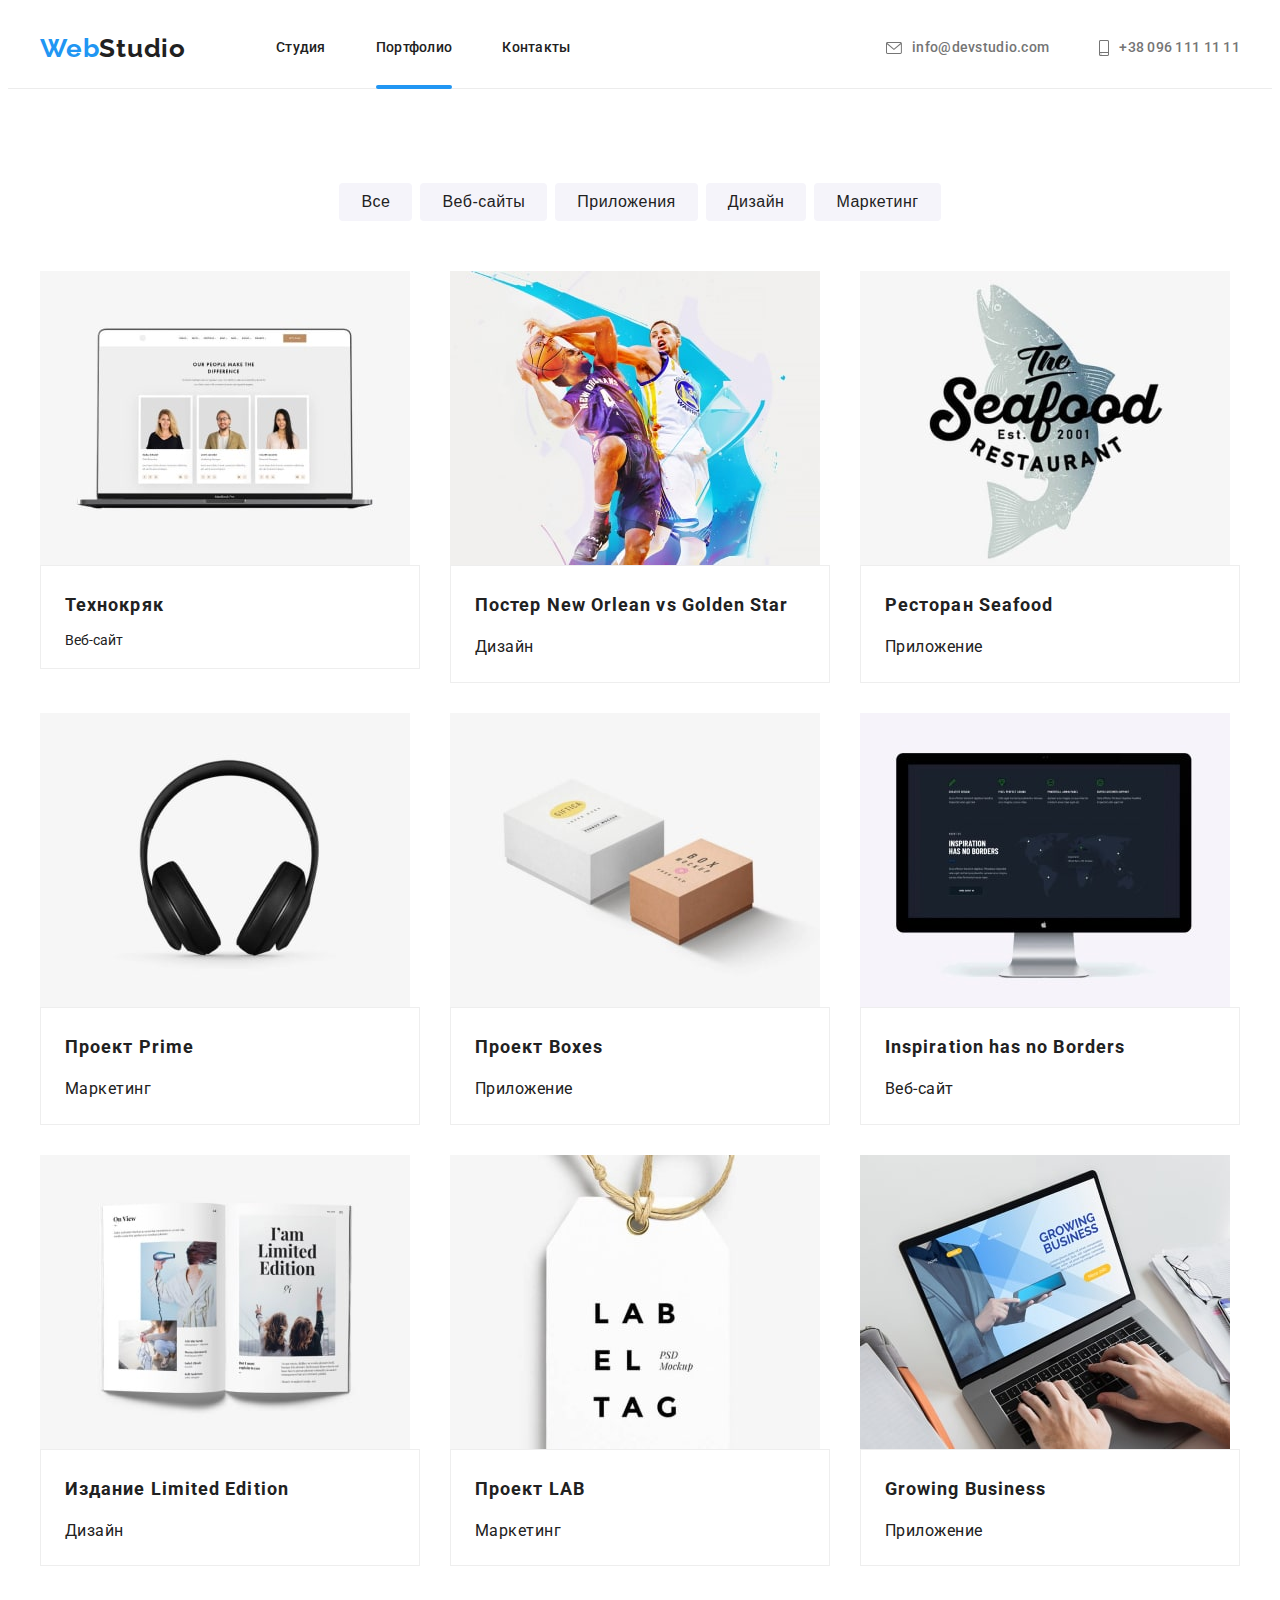
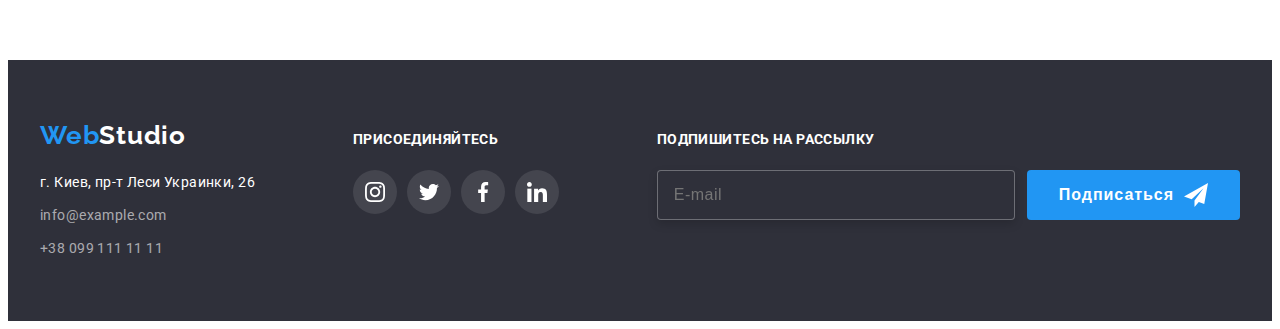
==== portfolio.html @ bb0d7d84 "add" ====
<!DOCTYPE html>
<html lang="ru">
<head>
    <meta charset="UTF-8">
    <meta http-equiv="X-UA-Compatible" content="IE=edge">
    <meta name="viewport" content="width=device-width, initial-scale=1.0">
    <title>Portfolio</title>
     <link rel="preconnect" href="https://fonts.googleapis.com">
    <link href="https://fonts.googleapis.com/css2?family=Raleway:wght@700&family=Roboto:wght@400;500;700;900&display=swap" rel="stylesheet">
    <link rel="preconnect" href="https://fonts.gstatic.com" crossorigin>
    <link
            rel="stylesheet"
            href="https://cdnjs.cloudflare.com/ajax/libs/modern-normalize/1.1.0/modern-normalize.min.css"
            integrity="sha512-wpPYUAdjBVSE4KJnH1VR1HeZfpl1ub8YT/NKx4PuQ5NmX2tKuGu6U/JRp5y+Y8XG2tV+wKQpNHVUX03MfMFn9Q=="
            crossorigin="anonymous"
            referrerpolicy="no-referrer"
        />
    <!--<link rel="stylesheet" href="./css/styles.css">-->
    <link rel="stylesheet" href="./css/main.min.css">
</head>
<body>
    
<!----------------------------Nav sections ----------------------------------------------->

    <header class="header">
        <div class="container header__container">
            <nav class="header__nav">
                <a href="./index.html" class="header__logo"><span>Web</span>Studio </a>
                    <ul class="header__list">
                        <li class="header__item"><a class="header__link" href="./index.html">Студия</a></li>
                        <li class="header__item"><a class="header__link current" href="./portfolio.html">Портфолио</a></li>
                        <li class="header__item"><a class="header__link" href="#">Контакты</a></li>
                    </ul>
            </nav>
                <ul class="header__list">
                    <li class="header__item">
                        <a class="header__mail--link" href="mailto:info@example.com">
                            <svg class="header__icon--mail">
                                <use href="./images/symbol-defs.svg#icon-mail"></use>
                            </svg>
                            info@devstudio.com
                        </a>
                    </li>
                    <li class="header__item">
                        <a class="header__tel--link" href="tel:+380991111111">
                            <svg class="header__icon--tel">
                                <use href="./images/symbol-defs.svg#icon-smartphone"></use>
                            </svg>
                            +38 096 111 11 11
                        </a>
                    </li>
                </ul>
        </div>
    </header>

     <!--Gallery section-->
<main>
    <section class="section">
            <div class="container">
            <h1 class="visually-hidden">Gallery</h1>
                <ul class="gallery__btn--list">
                    <li class="gallery__btn--item">
                        <button type="button" class="gallery__btn">Все</button>
                    </li>
                    <li class="gallery__btn--item">
                        <button type="button" class="gallery__btn">Веб-сайты</button>
                    </li>
                    <li class="gallery__btn--item">
                        <button type="button" class="gallery__btn">Приложения</button>
                    </li>
                    <li class="gallery__btn--item">
                        <button type="button" class="gallery__btn">Дизайн</button>
                    </li>
                    <li class="gallery__btn--item">
                        <button type="button" class="gallery__btn">Маркетинг</button>
                    </li>
                </ul>
                <ul class="gallery__list">
                    <li  class="gallery__item">
                        <a href="#" class="gallery__link">                                
                            <div class="gallery__box">
                                <img src="./images/tehno-min.jpg" alt="" class="gallery__img">
                                <div class="gallery__overlay--box">
                                    <p class="gallery__box--text">Технокряк это современная площадка распространения коронавируса.
                                        Компании используют эту платформу для цифрового шпионажа и атак 
                                        на защищённые сервера конкурентов.
                                    </p>
                                </div>
                            </div>
                            <div class="gallery__text--container">
                                <h2 class="gallery__title">Технокряк</h2>
                                <p class="galler__text">Веб-сайт</p>
                            </div>
                        </a>
                    </li>
                    <li  class="gallery__item">
                        <a href="#" class="gallery__link">
                            <div class="gallery__box">
                                <img src="./images/poster-min.jpg" alt="" width="370" class="gallery__img">
                                <div class="gallery__overlay--box">
                                    <p class="gallery__box--text">Технокряк это современная площадка распространения коронавируса.
                                        Компании используют эту платформу для цифрового шпионажа и атак 
                                        на защищённые сервера конкурентов.
                                    </p>
                                </div>
                            </div>
                            <div class="gallery__text--container">
                                <h2 class="gallery__title">Постер New Orlean vs Golden Star</h2>
                                <p class="gallery__text">Дизайн</p>
                            </div>
                        </a>
                    </li>
                    <li  class="gallery__item">
                        <a href="#" class="gallery__link">
                            <div class="gallery__box">
                                <img src="./images/seafood-min.jpg" alt="" width="370" class="gallery__img">
                                <div class="gallery__overlay--box">
                                    <p class="gallery__box--text">Технокряк это современная площадка распространения коронавируса.
                                        Компании используют эту платформу для цифрового шпионажа и атак 
                                        на защищённые сервера конкурентов.
                                    </p>
                                </div>
                            </div>
                            <div class="gallery__text--container">
                                <h2 class="gallery__title">Ресторан Seafood</h2>
                                <p class="gallery__text">Приложение</p>
                            </div>
                        </a>
                    </li>
                    <li  class="gallery__item">
                        <a href="#" class="gallery__link">
                            <div class="gallery__box">
                                <img src="./images/proect_prime-min.jpg" alt="" width="370" class="gallery__img">
                                <div class="gallery__overlay--box">
                                    <p class="gallery__box--text">Технокряк это современная площадка распространения коронавируса.
                                        Компании используют эту платформу для цифрового шпионажа и атак 
                                        на защищённые сервера конкурентов.
                                    </p>
                                </div>
                            </div>
                            <div class="gallery__text--container">
                                <h2 class="gallery__title">Проект Prime</h2>
                                <p class="gallery__text">Маркетинг</p>
                            </div>
                        </a>
                    </li>
                    <li  class="gallery__item">
                        <a href="#" class="gallery__link">
                            <div class="gallery__box">
                                <img  class="gallery__img" src="./images/proect_boxes-min.jpg" alt="">
                                <div class="gallery__overlay--box">
                                    <p class="gallery__box--text">Технокряк это современная площадка распространения коронавируса.
                                        Компании используют эту платформу для цифрового шпионажа и атак 
                                        на защищённые сервера конкурентов.
                                    </p>
                                </div>
                            </div>
                            <div class="gallery__text--container">
                                <h2 class="gallery__title">Проект Boxes</h2>
                                <p class="gallery__text">Приложение</p>
                            </div>
                        </a>
                    </li>
                    <li  class="gallery__item">
                        <a href="#" class="gallery__link">
                            <div class="gallery__box">
                                <img  class="gallery__img" src="./images/display-min.jpg" alt="" >
                                <div class="gallery__overlay--box">
                                    <p class="gallery__box--text">Технокряк это современная площадка распространения коронавируса.
                                        Компании используют эту платформу для цифрового шпионажа и атак 
                                        на защищённые сервера конкурентов.
                                    </p>
                                </div>
                            </div>
                            <div class="gallery__text--container">
                                <h2 class="gallery__title">Inspiration has no Borders</h2>
                                <p class="gallery__text">Веб-сайт</p>
                            </div>
                        </a>
                    </li>
                    <li  class="gallery__item">
                        <a href="#" class="gallery__link">
                            <div class="gallery__box">
                                <img class="gallery__img" src="./images/newspaper-min.jpg" alt="" >
                                <div class="gallery__overlay--box">
                                    <p class="gallery__box--text">Технокряк это современная площадка распространения коронавируса.
                                        Компании используют эту платформу для цифрового шпионажа и атак 
                                        на защищённые сервера конкурентов.
                                    </p>
                                </div>
                            </div>
                            <div class="gallery__text--container">
                                <h2 class="gallery__title">Издание Limited Edition</h2>
                                <p class="gallery__text">Дизайн</p>
                            </div>
                        </a>
                    </li>
                    <li class="gallery__item">
                        <a href="#" class="gallery__link">
                            <div class="gallery__box">
                                <img class="gallery__img" src="./images/lab-min.jpg" alt="" >
                                <div class="gallery__overlay--box">
                                    <p class="gallery__box--text">Технокряк это современная площадка распространения коронавируса.
                                        Компании используют эту платформу для цифрового шпионажа и атак 
                                        на защищённые сервера конкурентов.
                                    </p>
                                </div>
                            </div>
                            <div class="gallery__text--container">
                                <h2 class="gallery__title">Проект LAB</h2>
                                <p class="gallery__text">Маркетинг</p>
                            </div>
                        </a>
                    </li>
                    <li  class="gallery__item">
                        <a href="#" class="gallery__link">
                            <div class="gallery__box">
                                <img class="gallery__img"  src="./images/notebook-min.jpg" alt="" >
                                <div class="gallery__overlay--box">
                                    <p class="gallery__box--text">Технокряк это современная площадка распространения коронавируса.
                                        Компании используют эту платформу для цифрового шпионажа и атак 
                                        на защищённые сервера конкурентов.
                                    </p>
                                </div>
                            </div>
                            <div class="gallery__text--container">
                                <h2 class="gallery__title">Growing Business</h2>
                                <p class="gallery__text">Приложение</p>
                            </div>
                        </a>
                    </li>
                </ul>
            </div>
    </section>
</main>
    
<!-------------------------------Footer section--------------------------------------------------->
<footer class="footer">
    <div class="container footer__container">
       <div class="footer__box">
            <a href="./index.html" class="footer__logo"><span>Web</span>Studio </a>
                <address class="footer__adress">
                    <ul class="footer__list">
                        <li class="footer__item">
                            <a href="#" class="footer__second--adress">г. Киев, пр-т Леси Украинки, 26</a>  
                        </li>
                        <li class="footer__item">
                            <a href="mailto:info@example.com" class="footer__mail">info@example.com</a>
                        </li>
                        <li class="footer__item">
                            <a href="tel:+380991111111" class="footer__tel">+38 099 111 11 11</a>
                        </li>
                    </ul>
                </address>
       </div>
<!-----------------------------Social links team section--------------------------------------------------------->
      <div class="footer__box">
            <p class="footer__social--text">Присоединяйтесь</p>
            <ul class="footer__social--list">
                <li class="footer__social--item">
                    <a class="footer__social--link" href="#" aria-label="instagram">
                    <svg class="footer__social--icon">
                        <use href="./images/symbol-defs.svg#icon-instagram-1"></use>
                    </svg>
                </a>
                </li>
                <li class="footer__social--item">
                    <a class="footer__social--link" href="#" aria-label="twitter">
                    <svg class="footer__social--icon">
                        <use href="./images/symbol-defs.svg#icon-twitter-2"></use>
                    </svg>
                </a>
                </li>
                <li class="footer__social--item">
                <a class="footer__social--link" href="#" aria-label="facebook">
                    <svg class="footer__social--icon">
                        <use href="./images/symbol-defs.svg#icon-facebook-3"></use>
                    </svg>
                </a>
                </li>
                <li class="footer__social--item">
                <a class="footer__social--link" href="#" aria-label="linkedin">
                    <svg class="footer__social--icon">
                        <use href="./images/symbol-defs.svg#icon-linkedin-4"></use>
                    </svg>
                </a>
                </li>
            </ul>
      </div>
      <div class="footer__box">
            <p class="footer__form--text">Подпишитесь на рассылку</p>
            <form action="" class="footer__form">
                <input type="text" name="name" placeholder="E-mail" class="footer__form--input">
                <button type="submit" class="footer__form--submit footer__submit">
                    Подписаться
                    <svg class="footer__form--icon">
                        <use href="./images/symbol-defs.svg#icon-send"></use>
                    </svg>

                </button>
            </form>
      </div>
    </div>
</footer>
<script src="./js/modal.js"></script>
</body>
</html>
---- css/styles.css ----
:root {
    --main-text-color: #757575;/*основной цвет текста на сайте*/
    --primary-first-text-color:#FFFFFF;/*второй цвет текста на сайте*/
    --primary-second-text-color:#212121;/*третий цвет текста на сайте*/
    --accent-color:#2196F3;/*акцент цвета*/
    --main-background-color:#FFFFFF; /*главный цвет-заливки сайта*/
    --primary-background-color:#2F303A;/*цвет заливки для fouter и hero*/
    --primary-team-background-color:#F5F4FA;/*цвет заливки team*/
    --main-btn-background: #2196F3;/*заливка кнопки*/
    --foter-mail-color:rgba(255, 255, 255, 0.6);/*цвет мейла и телефона в футоре*/
    --icon-color:#AFB1B8;/*цвет для иконки*/
}

body {
    font-family: Roboto, sans-serif; /*подкл. главного шрифта на сайте*/
    font-size: 14px; /*подкл. размера шрифта на сайте*/
    background: var(--main-background-color); /*главная заливка*/
    color: var(--main-text-color); /*главный цвет шрифта*/
}

/*сбрасывает стили*/
h1, h2, h3, p, ul {
    margin: 0;
}

/*убирает точки в списке*/
ul {
    padding: 0;
    list-style: none;
}

/*убирает подчеркивания в ссылках*/
a {
    text-decoration: none;
}

/*сбрасывает стили на картинках*/
img {
    display: block;
    max-width: 100%;
    height: auto;
}

/*скрывает не нужные заголовки*/
.visually-hidden {
    position: absolute;
    white-space: nowrap;
    width: 1px;
    height: 1px;
    overflow: hidden;
    border: 0;
    padding: 0;
    clip: rect(0 0 0 0);
    clip-path: inset(50%);
    margin: -1px;
}

/*контейнер*/
.container {
    width: 1200px;
    margin: 0 auto;
    padding-left: 15px;
    padding-right: 15px;

}

/*падинг на секции*/
.section {
    padding: 94px 0;
}


/*------------------HEADER------------------- */

.header {
    border-bottom: 1px solid #ececec;
}

.header__container {
    display: flex;
    align-items: center;
}

.header__nav {
    display: flex;
    align-items: center;
}

.header__logo {
    margin-right: 90px;

    font-family: Raleway, sans-serif;
    font-weight: 700;
    font-size: 26px;
    line-height: 1.19;
    letter-spacing: 0.03em;

    color: var(--primary-second-text-color);
}

.header__logo > span {
    color: var(--accent-color);
}

.header__list {
    display: flex;
    margin-left: auto;
}

.header__item:not(:last-child) {
    margin-right: 50px;
}

.header__link {
    position: relative;
    padding: 32px 0;
    display: block;

    font-weight: 500;
    line-height: 1.14;
    letter-spacing: 0.02em;

    color: var(--primary-second-text-color);

    transition: color 250ms cubic-bezier(0.4, 0, 0.2, 1);
}

.header__tel--link,
.header__mail--link {
    display: flex;
    align-items: center;
    font-weight: 500;
    line-height: 1.14;
    letter-spacing: 0.02em;
    color: var(--main-text-color);
    transition: color 250ms cubic-bezier(0.4, 0, 0.2, 1);
}

.header__icon--mail,
.header__icon--tel {
    margin-right: 10px;
    fill: currentColor;
    width: 16px;
    height: 12px;
    /*transition: color 250ms cubic-bezier(0.4, 0, 0.2, 1);*/
}

.header__icon--tel {
    width: 10px;
    height: 16px;
}

.header__link:hover,
.header__link:focus,
.header__tel--link:hover,
.header__tel--link:focus,
.header__mail--link:hover,
.header__mail--link:focus {
    color: var(--accent-color);
}

.current {
    color: var(--accent-color);
}

.current::after {
    content: ' ';
    position: absolute;
    left: 0;
    bottom: -1px;

    width: 100%;
    height: 4px;

    background-color: var(--accent-color);
    border-radius: 2px;
}

/*---------------HERO-----------------*/

.hero {
    padding: 200px 0;
    margin: 0 auto;

    max-width: 1600px;
    height: 600px;
    background-color:var(--primary-background-color);
    background-image: linear-gradient( 
        to right,
        rgba(47, 48, 58, 0.4),
        rgba(47, 48, 58, 0.4)),
        url('../images/header-background-min.jpg');
    background-repeat: no-repeat ;
    background-size: cover;
    background-position: center;
}

.hero__container {
    display: flex;
    flex-direction: column;
    align-items: center;
}

.hero__title {
    margin-bottom: 40px;

    font-weight: 900;
    font-size: 44px;
    line-height: 1.36;
    text-align: center;
    letter-spacing: 0.06em;
    text-transform: uppercase;

    color:var(--primary-first-text-color);
}

.hero__btn, 
.modal__form--submit,
.footer__form--submit {
    padding: 10px 32px;
   
    font-weight: 700;
    font-size: 16px;
    line-height: 1.87;
    text-decoration: none;
    letter-spacing: 0.06em;

    color: var(--primary-first-text-color);
    background-color: var(--main-btn-background);
    border: transparent;
    border-radius: 4px;
    cursor: pointer;

    /*transition-property: background-color;
    transition-duration: 250ms;
    transition-timing-function: cubic-bezier(0.4, 0, 0.2, 1);*/
    transition: background-color 250ms cubic-bezier(0.4, 0, 0.2, 1);
}
.hero__btn:hover,
.hero__btn:focus {
    background-color: var(--main-btn-background);
}

/*---------------------DETAILS SECTION-------------------*/

.details__title {
    margin-bottom: 10px;

    font-weight: 700;
    font-size: 14px;
    line-height: 1.14;
    letter-spacing: 0.03em;
    text-transform: uppercase;
    
    color:var(--primary-second-text-color);
}

.details__text {
    font-weight: 400;
    line-height: 1.71;
    letter-spacing: 0.03em;
    
}

.details__list {
    display: flex;
}

.details__item:not(:last-child) {
   margin-right: 30px;
}

.details__box--icon {
    margin-bottom: 30px;

    display: flex;
    width: 270px;
    height: 120px;
    align-items: center;
    justify-content: center;
      
    background-color: var(--primary-team-background-color);
    border-radius: 4px;
}

.details__icon {
    width: 70px;
    height: 70px;
}


/*----------------------DOING SECTION--------------------*/

.doing__section {
    padding-top: 0;
}

.doing__title {
    margin-bottom: 50px;

    font-weight: 700;
    font-size: 36px;
    line-height: 1.16;
    text-align: center;
    letter-spacing: 0.03em;

    color:var(--primary-second-text-color);
}

.doing__list {
    display: flex;
}

.doing__item:not(:last-child) {
    margin-right: 30px;
    position: relative;
}

.doing__item {
    position: relative;
}

.doing__box {
    position: absolute;
    bottom: 0;
    left: 0;
    display: flex;    
    justify-content: center;
    align-items: center;
    width: 100%;
    height: 70px;
    background: rgba(47, 48, 58, 0.8);
}

.doing__text {    
    font-weight: 700;
    font-size: 14px;
    line-height: 1.14;
    text-align: center;
    letter-spacing: 0.03em;
    text-transform: uppercase;

    color: var(--primary-first-text-color); 

}

/*--------------------TEAM SECTION-----------------------*/

.team {
    background-color: var(--primary-team-background-color);
}

.team__first--title {
    margin-bottom: 50px;

    font-weight: 700;
    font-size: 36px;
    line-height: 1.16;
    text-align: center;
    letter-spacing: 0.03em;

    color:var(--primary-second-text-color);
}

.team__text--container {
    padding: 30px 0;

    box-shadow: 0px 1px 3px rgba(0, 0, 0, 0.12),
        0px 1px 1px rgba(0, 0, 0, 0.14),
        0px 2px 1px rgba(0, 0, 0, 0.2);
    border-radius: 0px 0px 4px 4px;
}

.team__second--title {
    margin-bottom: 10px;

    font-weight: 500;
    font-size: 16px;
    line-height: 1.18;
    text-align: center;
    letter-spacing: 0.03em;

    color: var(--primary-second-text-color);
}

.team__text {
    font-weight: 400;
    font-size: 16px;
    line-height: 19px;
    text-align: center;
    letter-spacing: 0.03em;
}

.team__list {
    display: flex;
}

.team__item {
    background-color: var(--main-background-color);
}

.team__item:not(:last-child) {
    margin-right: 30px;
}

/*----Team social link-------*/

.team__social--list {
    margin-top: 16px;
    display: flex;
    justify-content: center;
}

.team__social--item:not(:last-child) {
    margin-right: 10px;
}

.team__social--link {
    display: flex;
    width: 44px;
    height: 44px;
    align-items: center;
    justify-content: center;

    border-radius: 50%;
    color: var(--icon-color);
    transition: background-color 250ms cubic-bezier(0.4, 0, 0.2, 1),
                color 250ms cubic-bezier(0.4, 0, 0.2, 1);
}

.team__social--icon {
    fill: currentColor;
    width: 20px;
    height: 20px;
}

.team__social--link:hover,
.team__social--link:focus {
    background-color: var(--accent-color);
    color: var(--primary-first-text-color);
}

/*------------------Clients--------------------*/

.clients__tittle {
    margin-bottom: 50px;
    font-weight: 700;
    font-size: 36px;
    line-height: 42px;
    text-align: center;
    letter-spacing: 0.03em;

    color: var(--primary-second-text-color);
}

.clients__list {
    display: flex;
}

.clients__item:not(:last-child) {
    margin-right: 30px;
}

.clients__link {
    display: flex;
    width: 170px;
    height: 92px;
    align-items: center;
    justify-content: center;
  
    border: 1px solid var(--icon-color);
    border-radius: 4px;
    color: var(--icon-color);

    transition: color 250ms cubic-bezier(0.4, 0, 0.2, 1),
                border 250ms cubic-bezier(0.4, 0, 0.2, 1);
}

.clients__link:hover,
.clients__link:focus {
   color: var(--accent-color);
   border: 1px solid var(--accent-color);
}

.clients__icon {
    fill: currentColor;
    width: 106px;
    height: 60px;
}


/*------------------------FOOUTER---------------------------*/

.footer {
    background-color:var(--primary-background-color);
    padding: 60px 0;
}

.footer__container {
    display: flex;
    align-items: baseline;
    
}

.footer__logo {
    font-family: Raleway, sans-serif;
    font-weight: 700;
    font-size: 26px;
    line-height: 1.19;
    letter-spacing: 0.03em;

    color:var(--primary-first-text-color);
}

.footer__logo > span {
    color: var(--accent-color);
}

.footer__adress {
    margin-top: 20px;
    font-style: normal;
}

.footer__second--adress {
    font-style: normal;
    font-weight: 400;
    line-height: 1.71;
    letter-spacing: 0.03em;

    color:var(--primary-first-text-color);
}

.footer__item:not(:last-child) {
    margin-bottom: 9px;
}


.footer__mail,
.footer__tel {
    font-weight: 400;
    line-height: 1.71;
    letter-spacing: 0.03em;

    color: var(--foter-mail-color);
}

.footer__social--text,
.footer__form--text {
    margin-bottom: 20px;
    font-weight: 700;
    font-size: 14px;
    line-height: 1.42;
    letter-spacing: 0.03em;
    text-transform: uppercase;

    color: var(--primary-first-text-color);
}

.footer__box:not(:last-child) {
    margin-right: 70px;
    flex-grow: 1;
}

.footer__social--list {
    display: flex;
}

.footer__social--item:not(:last-child) {
    margin-right: 10px;
}

.footer__social--link {
    display: flex;
    width: 44px;
    height: 44px;
    align-items: center;
    justify-content: center;
    background: rgba(255, 255, 255, 0.1);
    border-radius: 50%;
    color: var(--primary-first-text-color);

    transition: background-color 250ms cubic-bezier(0.4, 0, 0.2, 1);
}

.footer__social--icon {
    width: 20px;
    height: 20px;
    fill: currentColor;
}

.footer__social--link:hover,
.footer__social--link:focus {
    background-color: var(--accent-color);
}

.footer__form {
    display: flex;
}

.footer__form--input {
    padding: 15px 0 15px 16px;
    margin-right: 12px;
    width: 358px;
    height: 50px;

    font-weight: 400;
    font-size: 16px;
    line-height: 1.25;

    align-items: center;
    letter-spacing: 0.03em;

    color: rgba(255, 255, 255, 0.6);
    border: 1px solid rgba(255, 255, 255, 0.3);
    box-sizing: border-box;
    filter: drop-shadow(0px 4px 4px rgba(0, 0, 0, 0.15));
    background-color: var(--primary-background-color);
    border-radius: 4px;

    transition: border-color 250ms cubic-bezier(0.4, 0, 0.2, 1);
}

.footer__submit {
    display: flex;
    justify-content: center;
    align-items: center;
}

.footer__form--icon {
    margin-left: 10px;
    
    width: 24px;
    height: 24px;

    fill: currentColor;
}

.footer__form--input:focus {
    border-color: var(--accent-color);
    outline: none;
}

/********************************************************************************************/
/*-------------------------PORTFOLIO-----------------------*/

/*--------------------------GALLERY------------------------*/

.gallery__btn--list {
    display: flex;
    justify-content: center;

    margin-bottom: 50px;
}

.gallery__btn--item:not(:last-child) {
    margin-right: 8px;
}

.gallery__btn {
    padding: 6px 22px;

    font-weight: 500;
    font-size: 16px;
    line-height: 1.62;
    text-align: center;
    letter-spacing: 0.03em;

    color: var(--primary-second-text-color);
    background: var(--primary-team-background-color);
    
    border-radius: 4px;
    border-style: none;
    transition: color 250ms cubic-bezier(0.4, 0, 0.2, 1),
                background-color 250ms cubic-bezier(0.4, 0, 0.2, 1),
                box-shadow 250ms cubic-bezier(0.4, 0, 0.2, 1);

    cursor: pointer
    
}

.gallery__btn:hover,
.gallery__btn:focus {
    color: var(--primary-first-text-color);
    background:var(--accent-color);
    box-shadow: 0px 3px 1px rgba(0, 0, 0, 0.1),
    0px 1px 2px rgba(0, 0, 0, 0.08),
    0px 2px 2px rgba(0, 0, 0, 0.12);

}

.gallery__list {
    margin-bottom: -30px;
    margin-right: -30px;
    display: flex;
    flex-wrap: wrap;
}

.gallery__item {
    margin-right: 30px;
    margin-bottom: 30px;
    position: relative;
    flex-basis: calc(100% / 3 - 30px);
}

.gallery__box {
    position: relative;
    overflow: hidden;
}

.gallery__img {
    display: block;
    width: 370px;
    height: 294px;
}

.gallery__box:hover .gallery__overlay--box
.gallery__box:focus .gallery__overlay--box {
    transform: translateY(0);
}

.gallery__overlay--box {
    position: absolute;
    bottom: 0;
    left: 0;
    width: 100%;
    height: 100%;    
    background-color: rgba(33, 150, 243, 0.9);

    transform: translateY(101%);
    transition: transform 250ms cubic-bezier(0.4, 0, 0.2, 1);   
}

.gallery__box--text {
    padding: 63px 24px;
    position: absolute;
    
    font-style: 400;
    font-weight: normal;
    font-size: 18px;
    line-height: 1.56;
    letter-spacing: 0.03em;
    
    color: var(--primary-first-text-color);
    
}

.gallery__text--container {
    padding: 20px 24px;

    background-color:var(--main-background-color);
    border: 1px solid #EEEEEE;
}

.gallery__title {
    margin-bottom: 8px;

    font-weight: 700;
    font-size: 18px;
    line-height: 2.11;
    letter-spacing: 0.06em;

    color: var(--primary-second-text-color);
}

.gallery__text {
    font-weight: 400;
    font-size: 16px;
    line-height: 1.87;
    letter-spacing: 0.03em;
}

.gallery__link {
    display: block;
    color: var(--primary-second-text-color);
    transition: /*background-color 250ms cubic-bezier(0.4, 0, 0.2, 1),*/
                box-shadow 250ms cubic-bezier(0.4, 0, 0.2, 1);
}

.gallery__link:hover,
.gallery__link:focus {
    box-shadow: 0px 1px 1px rgba(0, 0, 0, 0.12),
        0px 4px 4px rgba(0, 0, 0, 0.06),
        1px 4px 6px rgba(0, 0, 0, 0.16);
}

.gallery__link:hover .gallery__overlay--box,
.gallery__link:focus .gallery__overlay--box {
    transform: translateY(0);
}

/***********************************************************************************/
 /*----------------------------------Modal-----------------------------------------*/

 .backdrop {
     position: fixed;
     top: 0;
     left: 0;
     width: 100%;
     height: 100%;
     background-color: rgba(0, 0, 0, 0.2);

     opacity: 1;

     transition: opacity 250ms cubic-bezier(0.4, 0, 0.2, 1);
 }

 .backdrop.is-hidden {
     opacity: 0;
     pointer-events: none;
 }

 .modal {
     padding: 40px;
     position: absolute;
     top: 50%;
     left: 50%;

     width: 528px;
     height: 581px;

     opacity: 1;

     background-color: var(--main-background-color);
     box-shadow: 0px 1px 3px rgba(0, 0, 0, 0.12),
         0px 1px 1px rgba(0, 0, 0, 0.14),
         0px 2px 1px rgba(0, 0, 0, 0.2);
     border-radius: 4px;

     transform: translate(-50%, -50%) scale(1);
     transition: transform 250ms cubic-bezier(0.4, 0, 0.2, 1);
 }

 .is-hidden .modal {
     transform: translate(-50%, -50%) scale(1.1);
     opacity: 0;
 }

 .modal__btn {
     position: absolute;
     display: flex;

     top: 8px;
     right: 8px;

     width: 30px;
     height: 30px;
     align-items: center;
     justify-content: center;

     color: #000000;

     background-color: var(--main-background-color);
     border: 1px solid rgba(0, 0, 0, 0.1);
     border-radius: 50%;
     transition: background-color 250ms cubic-bezier(0.4, 0, 0.2, 1);
     cursor: pointer;
 }

 .modal__icon {
    fill: currentColor;
    width: 11px;
    height: 11px;
 }

.modal__form--text {
    margin-bottom: 12px;

    font-weight: 700;
    font-size: 20px;
    line-height: 1.15;
    text-align: center;
    letter-spacing: 0.03em;

    color: var(--primary-second-text-color);
}

textarea {
    resize: none;
}

.modal__form--field {
    margin: 4px 0 0 0;

    position: relative;
    display: block;

    font-size: 12px;
    line-height: 1.16;
    letter-spacing: 0.01em;

    color: #757575;
}

.modal__form--field:last-of-type(2) {
    margin: 0 0 20px 0;
}


.modal__form--wrapper {
    margin: 4px 0 0 0;

    position: relative;
    display: block;
}

.modal__form--input,
.modal__form--textarea {
   display: block;
   width: 100%;
   height: 40px;
  
   border: 1px solid rgba(33, 33, 33, 0.2);
   
   box-sizing: border-box;
   border-radius: 4px;

   transition: border 250ms cubic-bezier(0.4, 0, 0.2, 1);
}

.modal__form--input {
    padding-left: 42px;
    padding-right: 15px;
}

.modal__form--icon {
    position: absolute;
    top: 11px;
    left: 12px;

    display: inline-block;

    /*fill: currentColor;*/
    color: var(--primary-second-text-color);
    width: 18px;
    height: 18px;

    transition: fill 250ms cubic-bezier(0.4, 0, 0.2, 1);
}
.modal__form--input:focus ~ .modal__form--icon {
    fill: var(--accent-color);
}

.modal__form--input:focus,
.modal__form--textarea:focus {
    border-color: var(--accent-color);
    outline: none;
}

.modal__form--textarea {
    margin-bottom: 20px;
    padding: 16px 12px;
    height: 120px;
    resize: none;
}

.modal__form--textarea::placeholder {
    font-weight: 400;
    font-size: 12px;
    line-height: 1.16;
    letter-spacing: 0.01em;
    color: rgba(117, 117, 117, 0.5);
}

.modal__checkbox--label {
    margin-bottom: 30px;

    display: flex;
    justify-content: center;
    align-items: center;
}

.modal__checkbox--icon {
    margin-right: 7px;

    width: 16px;
    height: 15px;
    
    border: 2px solid var(--primary-second-text-color);
    border-radius: 2px;
    
    transition: border 250ms cubic-bezier(0.4, 0, 0.2, 1),
                background-color 250ms cubic-bezier(0.4, 0, 0.2, 1);
}

.modal__checkbox--input:focus + .modal__checkbox--icon {
    outline: 1px solid var(--accent-color);
}

.modal__checkbox--input:checked + .modal__checkbox--icon {
    background-color: var(--accent-color);
    border-color: var(--accent-color);
}

.modal__checkbox--text,
.modal__checkbox--link {
    font-weight: normal;
    font-size: 14px;
    line-height: 1.71;
    letter-spacing: 0.03em;

    color: #757575;
}

.modal__checkbox--link {
    color: var(--accent-color);
    text-decoration: underline;
}

.modal__form--submit {
    padding: 10px 55px;
    margin: 0 auto;
    display: block;
}
---- css/main.min.css ----
:root{--main-text-color: #757575;--primary-first-text-color: #FFFFFF;--primary-second-text-color: #212121;--accent-color: #2196F3;--main-background-color: #FFFFFF;--primary-background-color: #2F303A;--primary-team-background-color: #F5F4FA;--main-btn-background: #2196F3;--foter-mail-color: rgba(255, 255, 255, 0.6);--icon-color: #AFB1B8}body{font-family:Roboto, sans-serif;font-size:14px;background:var(--main-background-color);color:var(--main-text-color)}h1,h2,h3,p,ul{margin:0}ul{padding:0;list-style:none}a{text-decoration:none}img{display:block;max-width:100%;height:auto}.container{width:1200px;margin:0 auto;padding-left:15px;padding-right:15px}.section{padding:94px 0}.visually-hidden{position:absolute;white-space:nowrap;width:1px;height:1px;overflow:hidden;border:0;padding:0;clip:rect(0 0 0 0);-webkit-clip-path:inset(50%);clip-path:inset(50%);margin:-1px}.current{color:var(--accent-color)}.current::after{content:' ';position:absolute;left:0;bottom:-1px;width:100%;height:4px;background-color:var(--accent-color);border-radius:2px}.header{border-bottom:1px solid #ececec}.header__container{display:-webkit-box;display:-ms-flexbox;display:flex;-webkit-box-align:center;-ms-flex-align:center;align-items:center}.header__nav{display:-webkit-box;display:-ms-flexbox;display:flex;-webkit-box-align:center;-ms-flex-align:center;align-items:center}.header__list{display:-webkit-box;display:-ms-flexbox;display:flex;margin-left:auto}.header__item:not(:last-child){margin-right:50px}.header__link{position:relative;padding:32px 0;display:block;font-weight:500;line-height:1.14;letter-spacing:0.02em;color:var(--primary-second-text-color);-webkit-transition:color 250ms cubic-bezier(0.4, 0, 0.2, 1);transition:color 250ms cubic-bezier(0.4, 0, 0.2, 1)}.header__tel--link,.header__mail--link{display:-webkit-box;display:-ms-flexbox;display:flex;-webkit-box-align:center;-ms-flex-align:center;align-items:center;font-weight:500;line-height:1.14;letter-spacing:0.02em;color:var(--main-text-color);-webkit-transition:color 250ms cubic-bezier(0.4, 0, 0.2, 1);transition:color 250ms cubic-bezier(0.4, 0, 0.2, 1)}.header__icon--mail,.header__icon--tel{margin-right:10px;fill:currentColor;width:16px;height:12px}.header__icon--tel{width:10px;height:16px}.header__link:hover,.header__link:focus,.header__tel--link:hover,.header__tel--link:focus,.header__mail--link:hover,.header__mail--link:focus{color:var(--accent-color)}.header__logo{margin-right:90px;font-family:Raleway, sans-serif;font-weight:700;font-size:26px;line-height:1.19;letter-spacing:0.03em;color:var(--primary-second-text-color)}.header__logo>span{color:var(--accent-color)}.footer__logo{font-family:Raleway, sans-serif;font-weight:700;font-size:26px;line-height:1.19;letter-spacing:0.03em;color:var(--primary-first-text-color)}.footer__logo>span{color:var(--accent-color)}.hero{padding:200px 0;margin:0 auto;max-width:1600px;height:600px;background-color:var(--primary-background-color);background-image:-webkit-gradient(linear, left top, right top, from(rgba(47,48,58,0.4)), to(rgba(47,48,58,0.4))),url("../images/header-background-min.jpg");background-image:linear-gradient(to right, rgba(47,48,58,0.4), rgba(47,48,58,0.4)),url("../images/header-background-min.jpg");background-repeat:no-repeat;background-size:cover;background-position:center}.hero__container{display:-webkit-box;display:-ms-flexbox;display:flex;-webkit-box-orient:vertical;-webkit-box-direction:normal;-ms-flex-direction:column;flex-direction:column;-webkit-box-align:center;-ms-flex-align:center;align-items:center}.hero__title{margin-bottom:40px;font-weight:900;font-size:44px;line-height:1.36;text-align:center;letter-spacing:0.06em;text-transform:uppercase;color:var(--primary-first-text-color)}.hero__btn,.modal__form--submit,.footer__form--submit{padding:10px 32px;font-weight:700;font-size:16px;line-height:1.87;text-decoration:none;letter-spacing:0.06em;color:var(--primary-first-text-color);background-color:var(--main-btn-background);border:transparent;border-radius:4px;cursor:pointer;-webkit-transition:background-color 250ms cubic-bezier(0.4, 0, 0.2, 1);transition:background-color 250ms cubic-bezier(0.4, 0, 0.2, 1)}.hero__btn:hover,.hero__btn:focus{background-color:var(--main-btn-background)}.details__title{margin-bottom:10px;font-weight:700;font-size:14px;line-height:1.14;letter-spacing:0.03em;text-transform:uppercase;color:var(--primary-second-text-color)}.details__text{font-weight:400;line-height:1.71;letter-spacing:0.03em}.details__list{display:-webkit-box;display:-ms-flexbox;display:flex}.details__item:not(:last-child){margin-right:30px}.details__box--icon{margin-bottom:30px;display:-webkit-box;display:-ms-flexbox;display:flex;width:270px;height:120px;-webkit-box-align:center;-ms-flex-align:center;align-items:center;-webkit-box-pack:center;-ms-flex-pack:center;justify-content:center;background-color:var(--primary-team-background-color);border-radius:4px}.details__icon{width:70px;height:70px}.doing__section{padding-top:0}.doing__title{margin-bottom:50px;font-weight:700;font-size:36px;line-height:1.16;text-align:center;letter-spacing:0.03em;color:var(--primary-second-text-color)}.doing__list{display:-webkit-box;display:-ms-flexbox;display:flex}.doing__item:not(:last-child){margin-right:30px;position:relative}.doing__item{position:relative}.doing__box{position:absolute;bottom:0;left:0;display:-webkit-box;display:-ms-flexbox;display:flex;-webkit-box-pack:center;-ms-flex-pack:center;justify-content:center;-webkit-box-align:center;-ms-flex-align:center;align-items:center;width:100%;height:70px;background:rgba(47,48,58,0.8)}.doing__text{font-weight:700;font-size:14px;line-height:1.14;text-align:center;letter-spacing:0.03em;text-transform:uppercase;color:var(--primary-first-text-color)}.team{background-color:var(--primary-team-background-color)}.team__first--title{margin-bottom:50px;font-weight:700;font-size:36px;line-height:1.16;text-align:center;letter-spacing:0.03em;color:var(--primary-second-text-color)}.team__text--container{padding:30px 0;-webkit-box-shadow:0px 1px 3px rgba(0,0,0,0.12),0px 1px 1px rgba(0,0,0,0.14),0px 2px 1px rgba(0,0,0,0.2);box-shadow:0px 1px 3px rgba(0,0,0,0.12),0px 1px 1px rgba(0,0,0,0.14),0px 2px 1px rgba(0,0,0,0.2);border-radius:0px 0px 4px 4px}.team__second--title{margin-bottom:10px;font-weight:500;font-size:16px;line-height:1.18;text-align:center;letter-spacing:0.03em;color:var(--primary-second-text-color)}.team__text{font-weight:400;font-size:16px;line-height:19px;text-align:center;letter-spacing:0.03em}.team__list{display:-webkit-box;display:-ms-flexbox;display:flex}.team__item{background-color:var(--main-background-color)}.team__item:not(:last-child){margin-right:30px}.team__social--list{margin-top:16px;display:-webkit-box;display:-ms-flexbox;display:flex;-webkit-box-pack:center;-ms-flex-pack:center;justify-content:center}.team__social--item:not(:last-child){margin-right:10px}.team__social--link{display:-webkit-box;display:-ms-flexbox;display:flex;width:44px;height:44px;-webkit-box-align:center;-ms-flex-align:center;align-items:center;-webkit-box-pack:center;-ms-flex-pack:center;justify-content:center;border-radius:50%;color:var(--icon-color);-webkit-transition:background-color 250ms cubic-bezier(0.4, 0, 0.2, 1),color 250ms cubic-bezier(0.4, 0, 0.2, 1);transition:background-color 250ms cubic-bezier(0.4, 0, 0.2, 1),color 250ms cubic-bezier(0.4, 0, 0.2, 1)}.team__social--icon{fill:currentColor;width:20px;height:20px}.team__social--link:hover,.team__social--link:focus{background-color:var(--accent-color);color:var(--primary-first-text-color)}.clients__tittle{margin-bottom:50px;font-weight:700;font-size:36px;line-height:42px;text-align:center;letter-spacing:0.03em;color:var(--primary-second-text-color)}.clients__list{display:-webkit-box;display:-ms-flexbox;display:flex}.clients__item:not(:last-child){margin-right:30px}.clients__link{display:-webkit-box;display:-ms-flexbox;display:flex;width:170px;height:92px;-webkit-box-align:center;-ms-flex-align:center;align-items:center;-webkit-box-pack:center;-ms-flex-pack:center;justify-content:center;border:1px solid var(--icon-color);border-radius:4px;color:var(--icon-color);-webkit-transition:color 250ms cubic-bezier(0.4, 0, 0.2, 1),border 250ms cubic-bezier(0.4, 0, 0.2, 1);transition:color 250ms cubic-bezier(0.4, 0, 0.2, 1),border 250ms cubic-bezier(0.4, 0, 0.2, 1)}.clients__link:hover,.clients__link:focus{color:var(--accent-color);border:1px solid var(--accent-color)}.clients__icon{fill:currentColor;width:106px;height:60px}.footer{background-color:var(--primary-background-color);padding:60px 0}.footer__container{display:-webkit-box;display:-ms-flexbox;display:flex;-webkit-box-align:baseline;-ms-flex-align:baseline;align-items:baseline}.footer__adress{margin-top:20px;font-style:normal}.footer__second--adress{font-style:normal;font-weight:400;line-height:1.71;letter-spacing:0.03em;color:var(--primary-first-text-color)}.footer__item:not(:last-child){margin-bottom:9px}.footer__mail,.footer__tel{font-weight:400;line-height:1.71;letter-spacing:0.03em;color:var(--foter-mail-color)}.footer__social--text,.footer__form--text{margin-bottom:20px;font-weight:700;font-size:14px;line-height:1.42;letter-spacing:0.03em;text-transform:uppercase;color:var(--primary-first-text-color)}.footer__box:not(:last-child){margin-right:70px;-webkit-box-flex:1;-ms-flex-positive:1;flex-grow:1}.footer__social--list{display:-webkit-box;display:-ms-flexbox;display:flex}.footer__social--item:not(:last-child){margin-right:10px}.footer__social--link{display:-webkit-box;display:-ms-flexbox;display:flex;width:44px;height:44px;-webkit-box-align:center;-ms-flex-align:center;align-items:center;-webkit-box-pack:center;-ms-flex-pack:center;justify-content:center;background:rgba(255,255,255,0.1);border-radius:50%;color:var(--primary-first-text-color);-webkit-transition:background-color 250ms cubic-bezier(0.4, 0, 0.2, 1);transition:background-color 250ms cubic-bezier(0.4, 0, 0.2, 1)}.footer__social--icon{width:20px;height:20px;fill:currentColor}.footer__social--link:hover,.footer__social--link:focus{background-color:var(--accent-color)}.footer__form{display:-webkit-box;display:-ms-flexbox;display:flex}.footer__form--input{padding:15px 0 15px 16px;margin-right:12px;width:358px;height:50px;font-weight:400;font-size:16px;line-height:1.25;-webkit-box-align:center;-ms-flex-align:center;align-items:center;letter-spacing:0.03em;color:rgba(255,255,255,0.6);border:1px solid rgba(255,255,255,0.3);-webkit-box-sizing:border-box;box-sizing:border-box;-webkit-filter:drop-shadow(0px 4px 4px rgba(0,0,0,0.15));filter:drop-shadow(0px 4px 4px rgba(0,0,0,0.15));background-color:var(--primary-background-color);border-radius:4px;-webkit-transition:border-color 250ms cubic-bezier(0.4, 0, 0.2, 1);transition:border-color 250ms cubic-bezier(0.4, 0, 0.2, 1)}.footer__submit{display:-webkit-box;display:-ms-flexbox;display:flex;-webkit-box-pack:center;-ms-flex-pack:center;justify-content:center;-webkit-box-align:center;-ms-flex-align:center;align-items:center}.footer__form--icon{margin-left:10px;width:24px;height:24px;fill:currentColor}.footer__form--input:focus{border-color:var(--accent-color);outline:none}.backdrop{position:fixed;top:0;left:0;width:100%;height:100%;background-color:rgba(0,0,0,0.2);opacity:1;-webkit-transition:opacity 250ms cubic-bezier(0.4, 0, 0.2, 1);transition:opacity 250ms cubic-bezier(0.4, 0, 0.2, 1)}.backdrop.is-hidden{opacity:0;pointer-events:none}.modal{padding:40px;position:absolute;top:50%;left:50%;width:528px;height:581px;opacity:1;background-color:var(--main-background-color);-webkit-box-shadow:0px 1px 3px rgba(0,0,0,0.12),0px 1px 1px rgba(0,0,0,0.14),0px 2px 1px rgba(0,0,0,0.2);box-shadow:0px 1px 3px rgba(0,0,0,0.12),0px 1px 1px rgba(0,0,0,0.14),0px 2px 1px rgba(0,0,0,0.2);border-radius:4px;-webkit-transform:translate(-50%, -50%) scale(1);transform:translate(-50%, -50%) scale(1);-webkit-transition:-webkit-transform 250ms cubic-bezier(0.4, 0, 0.2, 1);transition:-webkit-transform 250ms cubic-bezier(0.4, 0, 0.2, 1);transition:transform 250ms cubic-bezier(0.4, 0, 0.2, 1);transition:transform 250ms cubic-bezier(0.4, 0, 0.2, 1), -webkit-transform 250ms cubic-bezier(0.4, 0, 0.2, 1)}.is-hidden .modal{-webkit-transform:translate(-50%, -50%) scale(1.1);transform:translate(-50%, -50%) scale(1.1);opacity:0}.modal__btn{position:absolute;display:-webkit-box;display:-ms-flexbox;display:flex;top:8px;right:8px;width:30px;height:30px;-webkit-box-align:center;-ms-flex-align:center;align-items:center;-webkit-box-pack:center;-ms-flex-pack:center;justify-content:center;color:#000000;background-color:var(--main-background-color);border:1px solid rgba(0,0,0,0.1);border-radius:50%;-webkit-transition:background-color 250ms cubic-bezier(0.4, 0, 0.2, 1);transition:background-color 250ms cubic-bezier(0.4, 0, 0.2, 1);cursor:pointer}.modal__icon{fill:currentColor;width:11px;height:11px}.modal__form--text{margin-bottom:12px;font-weight:700;font-size:20px;line-height:1.15;text-align:center;letter-spacing:0.03em;color:var(--primary-second-text-color)}textarea{resize:none}.modal__form--field{margin:4px 0 0 0;position:relative;display:block;font-size:12px;line-height:1.16;letter-spacing:0.01em;color:#757575}.modal__form--field:last-of-type(2){margin:0 0 20px 0}.modal__form--wrapper{margin:4px 0 0 0;position:relative;display:block}.modal__form--input,.modal__form--textarea{display:block;width:100%;height:40px;border:1px solid rgba(33,33,33,0.2);-webkit-box-sizing:border-box;box-sizing:border-box;border-radius:4px;-webkit-transition:border 250ms cubic-bezier(0.4, 0, 0.2, 1);transition:border 250ms cubic-bezier(0.4, 0, 0.2, 1)}.modal__form--input{padding-left:42px;padding-right:15px}.modal__form--icon{position:absolute;top:11px;left:12px;display:inline-block;color:var(--primary-second-text-color);width:18px;height:18px;-webkit-transition:fill 250ms cubic-bezier(0.4, 0, 0.2, 1);transition:fill 250ms cubic-bezier(0.4, 0, 0.2, 1)}.modal__form--input:focus ~ .modal__form--icon{fill:var(--accent-color)}.modal__form--input:focus,.modal__form--textarea:focus{border-color:var(--accent-color);outline:none}.modal__form--textarea{margin-bottom:20px;padding:16px 12px;height:120px;resize:none}.modal__form--textarea::-webkit-input-placeholder{font-weight:400;font-size:12px;line-height:1.16;letter-spacing:0.01em;color:rgba(117,117,117,0.5)}.modal__form--textarea:-ms-input-placeholder{font-weight:400;font-size:12px;line-height:1.16;letter-spacing:0.01em;color:rgba(117,117,117,0.5)}.modal__form--textarea::-ms-input-placeholder{font-weight:400;font-size:12px;line-height:1.16;letter-spacing:0.01em;color:rgba(117,117,117,0.5)}.modal__form--textarea::placeholder{font-weight:400;font-size:12px;line-height:1.16;letter-spacing:0.01em;color:rgba(117,117,117,0.5)}.modal__checkbox--label{margin-bottom:30px;display:-webkit-box;display:-ms-flexbox;display:flex;-webkit-box-pack:center;-ms-flex-pack:center;justify-content:center;-webkit-box-align:center;-ms-flex-align:center;align-items:center}.modal__checkbox--icon{margin-right:7px;width:16px;height:15px;border:2px solid var(--primary-second-text-color);border-radius:2px;-webkit-transition:border 250ms cubic-bezier(0.4, 0, 0.2, 1),background-color 250ms cubic-bezier(0.4, 0, 0.2, 1);transition:border 250ms cubic-bezier(0.4, 0, 0.2, 1),background-color 250ms cubic-bezier(0.4, 0, 0.2, 1)}.modal__checkbox--input:focus+.modal__checkbox--icon{outline:1px solid var(--accent-color)}.modal__checkbox--input:checked+.modal__checkbox--icon{background-color:var(--accent-color);border-color:var(--accent-color)}.modal__checkbox--text,.modal__checkbox--link{font-weight:normal;font-size:14px;line-height:1.71;letter-spacing:0.03em;color:#757575}.modal__checkbox--link{color:var(--accent-color);text-decoration:underline}.modal__form--submit{padding:10px 55px;margin:0 auto;display:block}.gallery__btn--list{display:-webkit-box;display:-ms-flexbox;display:flex;-webkit-box-pack:center;-ms-flex-pack:center;justify-content:center;margin-bottom:50px}.gallery__btn--item:not(:last-child){margin-right:8px}.gallery__btn{padding:6px 22px;font-weight:500;font-size:16px;line-height:1.62;text-align:center;letter-spacing:0.03em;color:var(--primary-second-text-color);background:var(--primary-team-background-color);border-radius:4px;border-style:none;-webkit-transition:color 250ms cubic-bezier(0.4, 0, 0.2, 1),background-color 250ms cubic-bezier(0.4, 0, 0.2, 1),-webkit-box-shadow 250ms cubic-bezier(0.4, 0, 0.2, 1);transition:color 250ms cubic-bezier(0.4, 0, 0.2, 1),background-color 250ms cubic-bezier(0.4, 0, 0.2, 1),-webkit-box-shadow 250ms cubic-bezier(0.4, 0, 0.2, 1);transition:color 250ms cubic-bezier(0.4, 0, 0.2, 1),background-color 250ms cubic-bezier(0.4, 0, 0.2, 1),box-shadow 250ms cubic-bezier(0.4, 0, 0.2, 1);transition:color 250ms cubic-bezier(0.4, 0, 0.2, 1),background-color 250ms cubic-bezier(0.4, 0, 0.2, 1),box-shadow 250ms cubic-bezier(0.4, 0, 0.2, 1),-webkit-box-shadow 250ms cubic-bezier(0.4, 0, 0.2, 1);cursor:pointer}.gallery__btn:hover,.gallery__btn:focus{color:var(--primary-first-text-color);background:var(--accent-color);-webkit-box-shadow:0px 3px 1px rgba(0,0,0,0.1),0px 1px 2px rgba(0,0,0,0.08),0px 2px 2px rgba(0,0,0,0.12);box-shadow:0px 3px 1px rgba(0,0,0,0.1),0px 1px 2px rgba(0,0,0,0.08),0px 2px 2px rgba(0,0,0,0.12)}.gallery__list{margin-bottom:-30px;margin-right:-30px;display:-webkit-box;display:-ms-flexbox;display:flex;-ms-flex-wrap:wrap;flex-wrap:wrap}.gallery__item{margin-right:30px;margin-bottom:30px;position:relative;-ms-flex-preferred-size:calc(100% / 3 - 30px);flex-basis:calc(100% / 3 - 30px)}.gallery__box{position:relative;overflow:hidden}.gallery__img{display:block;width:370px;height:294px}.gallery__box:hover .gallery__overlay--box .gallery__box:focus .gallery__overlay--box{-webkit-transform:translateY(0);transform:translateY(0)}.gallery__overlay--box{position:absolute;bottom:0;left:0;width:100%;height:100%;background-color:rgba(33,150,243,0.9);-webkit-transform:translateY(101%);transform:translateY(101%);-webkit-transition:-webkit-transform 250ms cubic-bezier(0.4, 0, 0.2, 1);transition:-webkit-transform 250ms cubic-bezier(0.4, 0, 0.2, 1);transition:transform 250ms cubic-bezier(0.4, 0, 0.2, 1);transition:transform 250ms cubic-bezier(0.4, 0, 0.2, 1), -webkit-transform 250ms cubic-bezier(0.4, 0, 0.2, 1)}.gallery__box--text{padding:63px 24px;position:absolute;font-style:400;font-weight:normal;font-size:18px;line-height:1.56;letter-spacing:0.03em;color:var(--primary-first-text-color)}.gallery__text--container{padding:20px 24px;background-color:var(--main-background-color);border:1px solid #EEEEEE}.gallery__title{margin-bottom:8px;font-weight:700;font-size:18px;line-height:2.11;letter-spacing:0.06em;color:var(--primary-second-text-color)}.gallery__text{font-weight:400;font-size:16px;line-height:1.87;letter-spacing:0.03em}.gallery__link{display:block;color:var(--primary-second-text-color);-webkit-transition:-webkit-box-shadow 250ms cubic-bezier(0.4, 0, 0.2, 1);transition:-webkit-box-shadow 250ms cubic-bezier(0.4, 0, 0.2, 1);transition:box-shadow 250ms cubic-bezier(0.4, 0, 0.2, 1);transition:box-shadow 250ms cubic-bezier(0.4, 0, 0.2, 1), -webkit-box-shadow 250ms cubic-bezier(0.4, 0, 0.2, 1)}.gallery__link:hover,.gallery__link:focus{-webkit-box-shadow:0px 1px 1px rgba(0,0,0,0.12),0px 4px 4px rgba(0,0,0,0.06),1px 4px 6px rgba(0,0,0,0.16);box-shadow:0px 1px 1px rgba(0,0,0,0.12),0px 4px 4px rgba(0,0,0,0.06),1px 4px 6px rgba(0,0,0,0.16)}.gallery__link:hover .gallery__overlay--box,.gallery__link:focus .gallery__overlay--box{-webkit-transform:translateY(0);transform:translateY(0)}
/*# sourceMappingURL=main.min.css.map */
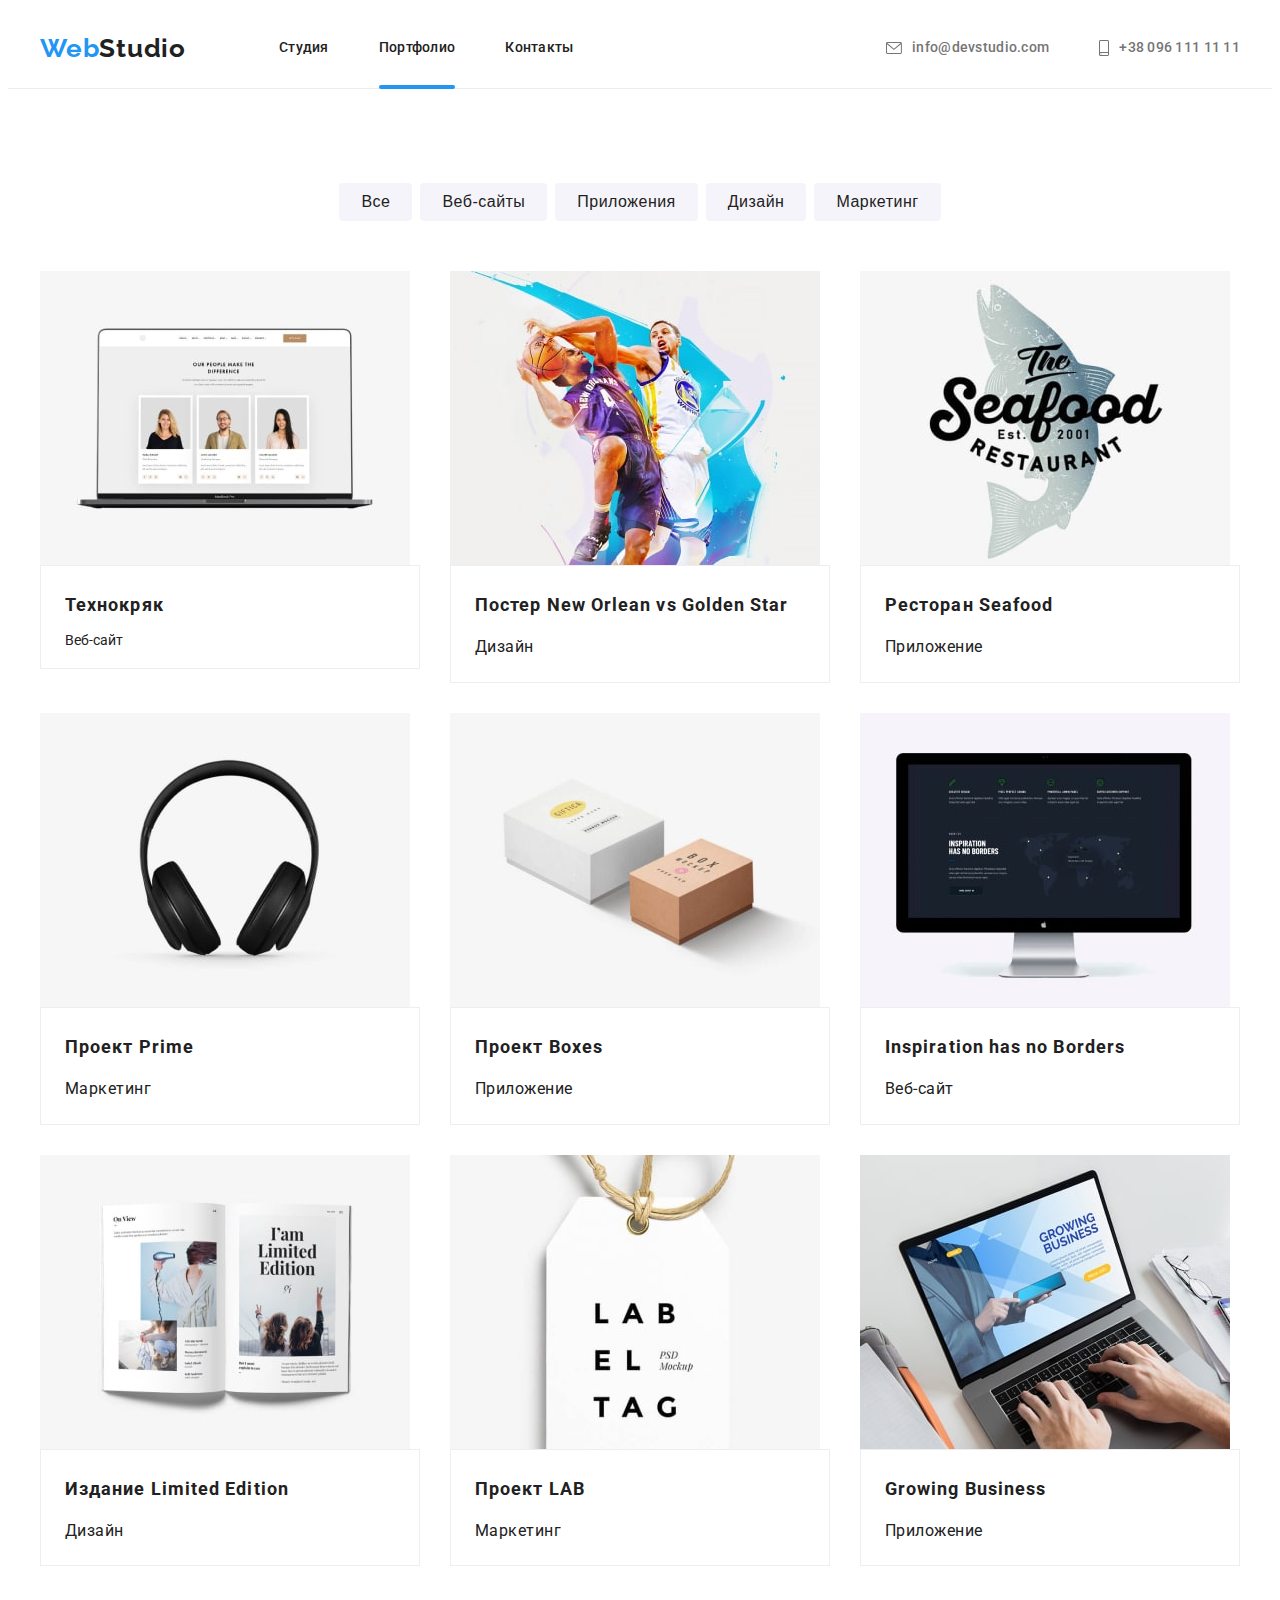
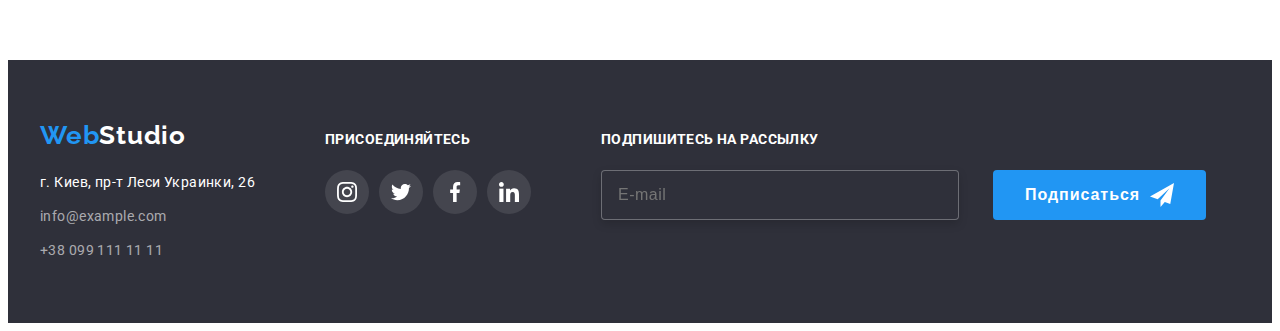
==== commit a71e7c98: "scss" ====
--- a/portfolio.html
+++ b/portfolio.html
@@ -20,74 +20,75 @@
 </head>
 <body>
     
-<!----------------------------Nav sections ----------------------------------------------->
+<!----------------------------HEADER ----------------------------------------------->
 
-    <header class="header">
-        <div class="container header__container">
-            <nav class="header__nav">
-                <a href="./index.html" class="header__logo"><span>Web</span>Studio </a>
-                    <ul class="header__list">
-                        <li class="header__item"><a class="header__link" href="./index.html">Студия</a></li>
-                        <li class="header__item"><a class="header__link current" href="./portfolio.html">Портфолио</a></li>
-                        <li class="header__item"><a class="header__link" href="#">Контакты</a></li>
-                    </ul>
-            </nav>
-                <ul class="header__list">
-                    <li class="header__item">
-                        <a class="header__mail--link" href="mailto:info@example.com">
-                            <svg class="header__icon--mail">
-                                <use href="./images/symbol-defs.svg#icon-mail"></use>
-                            </svg>
-                            info@devstudio.com
-                        </a>
-                    </li>
-                    <li class="header__item">
-                        <a class="header__tel--link" href="tel:+380991111111">
-                            <svg class="header__icon--tel">
-                                <use href="./images/symbol-defs.svg#icon-smartphone"></use>
-                            </svg>
-                            +38 096 111 11 11
-                        </a>
-                    </li>
-                </ul>
-        </div>
-    </header>
+<header class="header">
+    <div class="container header__container">
+        <nav class="navigation">
+            <a href="./index.html" class="logo logo__header logo__navigation">Web<span
+                    class="logo__dark">Studio</span></a>
+            <ul class="navigation__list">
+                <li class="navigation__item"><a class="navigation__link" href="./index.html">Студия</a></li>
+                <li class="navigation__item"><a class="navigation__link current" href="./portfolio.html">Портфолио</a></li>
+                <li class="navigation__item"><a class="navigation__link" href="#">Контакты</a></li>
+            </ul>
+        </nav>
+        <ul class="navigation__list">
+            <li class="navigation__item">
+                <a class="navigation__link--contacts" href="mailto:info@example.com">
+                    <svg class="navigation__icon--contacts" width="16" height="12">
+                        <use href="./images/symbol-defs.svg#icon-mail"></use>
+                    </svg>
+                    info@devstudio.com
+                </a>
+            </li>
+            <li class="navigation__item">
+                <a class="navigation__link--contacts" href="tel:+380991111111">
+                    <svg class="navigation__icon--contacts" width="10" height="16">
+                        <use href="./images/symbol-defs.svg#icon-smartphone"></use>
+                    </svg>
+                    +38 096 111 11 11
+                </a>
+            </li>
+        </ul>
+    </div>
+</header>
 
-     <!--Gallery section-->
+     <!------------------Gallery section--------------------------------->
 <main>
     <section class="section">
             <div class="container">
             <h1 class="visually-hidden">Gallery</h1>
-                <ul class="gallery__btn--list">
-                    <li class="gallery__btn--item">
-                        <button type="button" class="gallery__btn">Все</button>
-                    </li>
-                    <li class="gallery__btn--item">
-                        <button type="button" class="gallery__btn">Веб-сайты</button>
-                    </li>
-                    <li class="gallery__btn--item">
-                        <button type="button" class="gallery__btn">Приложения</button>
-                    </li>
-                    <li class="gallery__btn--item">
-                        <button type="button" class="gallery__btn">Дизайн</button>
-                    </li>
-                    <li class="gallery__btn--item">
-                        <button type="button" class="gallery__btn">Маркетинг</button>
+                <ul class="filter">
+                    <li class="filter__item">
+                        <button type="button" class="filter__btn">Все</button>
+                    </li>
+                    <li class="filter__item">
+                        <button type="button" class="filter__btn">Веб-сайты</button>
+                    </li>
+                    <li class="filter__item">
+                        <button type="button" class="filter__btn">Приложения</button>
+                    </li>
+                    <li class="filter__item">
+                        <button type="button" class="filter__btn">Дизайн</button>
+                    </li>
+                    <li class="filter__item">
+                        <button type="button" class="filter__btn">Маркетинг</button>
                     </li>
                 </ul>
-                <ul class="gallery__list">
+                <ul class="gallery">
                     <li  class="gallery__item">
                         <a href="#" class="gallery__link">                                
                             <div class="gallery__box">
                                 <img src="./images/tehno-min.jpg" alt="" class="gallery__img">
                                 <div class="gallery__overlay--box">
-                                    <p class="gallery__box--text">Технокряк это современная площадка распространения коронавируса.
-                                        Компании используют эту платформу для цифрового шпионажа и атак 
-                                        на защищённые сервера конкурентов.
-                                    </p>
-                                </div>
-                            </div>
-                            <div class="gallery__text--container">
+                                    <p class="gallery__overlay--text">Технокряк это современная площадка распространения коронавируса.
+                                        Компании используют эту платформу для цифрового шпионажа и атак 
+                                        на защищённые сервера конкурентов.
+                                    </p>
+                                </div>
+                            </div>
+                            <div class="gallery__trumb">
                                 <h2 class="gallery__title">Технокряк</h2>
                                 <p class="galler__text">Веб-сайт</p>
                             </div>
@@ -98,13 +99,13 @@
                             <div class="gallery__box">
                                 <img src="./images/poster-min.jpg" alt="" width="370" class="gallery__img">
                                 <div class="gallery__overlay--box">
-                                    <p class="gallery__box--text">Технокряк это современная площадка распространения коронавируса.
-                                        Компании используют эту платформу для цифрового шпионажа и атак 
-                                        на защищённые сервера конкурентов.
-                                    </p>
-                                </div>
-                            </div>
-                            <div class="gallery__text--container">
+                                    <p class="gallery__overlay--text">Технокряк это современная площадка распространения коронавируса.
+                                        Компании используют эту платформу для цифрового шпионажа и атак 
+                                        на защищённые сервера конкурентов.
+                                    </p>
+                                </div>
+                            </div>
+                            <div class="gallery__trumb">
                                 <h2 class="gallery__title">Постер New Orlean vs Golden Star</h2>
                                 <p class="gallery__text">Дизайн</p>
                             </div>
@@ -115,13 +116,13 @@
                             <div class="gallery__box">
                                 <img src="./images/seafood-min.jpg" alt="" width="370" class="gallery__img">
                                 <div class="gallery__overlay--box">
-                                    <p class="gallery__box--text">Технокряк это современная площадка распространения коронавируса.
-                                        Компании используют эту платформу для цифрового шпионажа и атак 
-                                        на защищённые сервера конкурентов.
-                                    </p>
-                                </div>
-                            </div>
-                            <div class="gallery__text--container">
+                                    <p class="gallery__overlay--text">Технокряк это современная площадка распространения коронавируса.
+                                        Компании используют эту платформу для цифрового шпионажа и атак 
+                                        на защищённые сервера конкурентов.
+                                    </p>
+                                </div>
+                            </div>
+                            <div class="gallery__trumb">
                                 <h2 class="gallery__title">Ресторан Seafood</h2>
                                 <p class="gallery__text">Приложение</p>
                             </div>
@@ -132,13 +133,13 @@
                             <div class="gallery__box">
                                 <img src="./images/proect_prime-min.jpg" alt="" width="370" class="gallery__img">
                                 <div class="gallery__overlay--box">
-                                    <p class="gallery__box--text">Технокряк это современная площадка распространения коронавируса.
-                                        Компании используют эту платформу для цифрового шпионажа и атак 
-                                        на защищённые сервера конкурентов.
-                                    </p>
-                                </div>
-                            </div>
-                            <div class="gallery__text--container">
+                                    <p class="gallery__overlay--text">Технокряк это современная площадка распространения коронавируса.
+                                        Компании используют эту платформу для цифрового шпионажа и атак 
+                                        на защищённые сервера конкурентов.
+                                    </p>
+                                </div>
+                            </div>
+                            <div class="gallery__trumb">
                                 <h2 class="gallery__title">Проект Prime</h2>
                                 <p class="gallery__text">Маркетинг</p>
                             </div>
@@ -149,13 +150,13 @@
                             <div class="gallery__box">
                                 <img  class="gallery__img" src="./images/proect_boxes-min.jpg" alt="">
                                 <div class="gallery__overlay--box">
-                                    <p class="gallery__box--text">Технокряк это современная площадка распространения коронавируса.
-                                        Компании используют эту платформу для цифрового шпионажа и атак 
-                                        на защищённые сервера конкурентов.
-                                    </p>
-                                </div>
-                            </div>
-                            <div class="gallery__text--container">
+                                    <p class="gallery__overlay--text">Технокряк это современная площадка распространения коронавируса.
+                                        Компании используют эту платформу для цифрового шпионажа и атак 
+                                        на защищённые сервера конкурентов.
+                                    </p>
+                                </div>
+                            </div>
+                            <div class="gallery__trumb">
                                 <h2 class="gallery__title">Проект Boxes</h2>
                                 <p class="gallery__text">Приложение</p>
                             </div>
@@ -166,13 +167,13 @@
                             <div class="gallery__box">
                                 <img  class="gallery__img" src="./images/display-min.jpg" alt="" >
                                 <div class="gallery__overlay--box">
-                                    <p class="gallery__box--text">Технокряк это современная площадка распространения коронавируса.
-                                        Компании используют эту платформу для цифрового шпионажа и атак 
-                                        на защищённые сервера конкурентов.
-                                    </p>
-                                </div>
-                            </div>
-                            <div class="gallery__text--container">
+                                    <p class="gallery__overlay--text">Технокряк это современная площадка распространения коронавируса.
+                                        Компании используют эту платформу для цифрового шпионажа и атак 
+                                        на защищённые сервера конкурентов.
+                                    </p>
+                                </div>
+                            </div>
+                            <div class="gallery__trumb">
                                 <h2 class="gallery__title">Inspiration has no Borders</h2>
                                 <p class="gallery__text">Веб-сайт</p>
                             </div>
@@ -183,13 +184,13 @@
                             <div class="gallery__box">
                                 <img class="gallery__img" src="./images/newspaper-min.jpg" alt="" >
                                 <div class="gallery__overlay--box">
-                                    <p class="gallery__box--text">Технокряк это современная площадка распространения коронавируса.
-                                        Компании используют эту платформу для цифрового шпионажа и атак 
-                                        на защищённые сервера конкурентов.
-                                    </p>
-                                </div>
-                            </div>
-                            <div class="gallery__text--container">
+                                    <p class="gallery__overlay--text">Технокряк это современная площадка распространения коронавируса.
+                                        Компании используют эту платформу для цифрового шпионажа и атак 
+                                        на защищённые сервера конкурентов.
+                                    </p>
+                                </div>
+                            </div>
+                            <div class="gallery__trumb">
                                 <h2 class="gallery__title">Издание Limited Edition</h2>
                                 <p class="gallery__text">Дизайн</p>
                             </div>
@@ -200,13 +201,13 @@
                             <div class="gallery__box">
                                 <img class="gallery__img" src="./images/lab-min.jpg" alt="" >
                                 <div class="gallery__overlay--box">
-                                    <p class="gallery__box--text">Технокряк это современная площадка распространения коронавируса.
-                                        Компании используют эту платформу для цифрового шпионажа и атак 
-                                        на защищённые сервера конкурентов.
-                                    </p>
-                                </div>
-                            </div>
-                            <div class="gallery__text--container">
+                                    <p class="gallery__overlay--text">Технокряк это современная площадка распространения коронавируса.
+                                        Компании используют эту платформу для цифрового шпионажа и атак 
+                                        на защищённые сервера конкурентов.
+                                    </p>
+                                </div>
+                            </div>
+                            <div class="gallery__trumb">
                                 <h2 class="gallery__title">Проект LAB</h2>
                                 <p class="gallery__text">Маркетинг</p>
                             </div>
@@ -217,13 +218,13 @@
                             <div class="gallery__box">
                                 <img class="gallery__img"  src="./images/notebook-min.jpg" alt="" >
                                 <div class="gallery__overlay--box">
-                                    <p class="gallery__box--text">Технокряк это современная площадка распространения коронавируса.
-                                        Компании используют эту платформу для цифрового шпионажа и атак 
-                                        на защищённые сервера конкурентов.
-                                    </p>
-                                </div>
-                            </div>
-                            <div class="gallery__text--container">
+                                    <p class="gallery__overlay--text">Технокряк это современная площадка распространения коронавируса.
+                                        Компании используют эту платформу для цифрового шпионажа и атак 
+                                        на защищённые сервера конкурентов.
+                                    </p>
+                                </div>
+                            </div>
+                            <div class="gallery__trumb">
                                 <h2 class="gallery__title">Growing Business</h2>
                                 <p class="gallery__text">Приложение</p>
                             </div>
@@ -237,61 +238,61 @@
 <!-------------------------------Footer section--------------------------------------------------->
 <footer class="footer">
     <div class="container footer__container">
-       <div class="footer__box">
-            <a href="./index.html" class="footer__logo"><span>Web</span>Studio </a>
-                <address class="footer__adress">
-                    <ul class="footer__list">
-                        <li class="footer__item">
-                            <a href="#" class="footer__second--adress">г. Киев, пр-т Леси Украинки, 26</a>  
-                        </li>
-                        <li class="footer__item">
-                            <a href="mailto:info@example.com" class="footer__mail">info@example.com</a>
-                        </li>
-                        <li class="footer__item">
-                            <a href="tel:+380991111111" class="footer__tel">+38 099 111 11 11</a>
-                        </li>
-                    </ul>
-                </address>
-       </div>
-<!-----------------------------Social links team section--------------------------------------------------------->
-      <div class="footer__box">
-            <p class="footer__social--text">Присоединяйтесь</p>
-            <ul class="footer__social--list">
-                <li class="footer__social--item">
-                    <a class="footer__social--link" href="#" aria-label="instagram">
-                    <svg class="footer__social--icon">
-                        <use href="./images/symbol-defs.svg#icon-instagram-1"></use>
-                    </svg>
-                </a>
+        <div class="footer__box">
+            <a href="./index.html" class="logo footer__logo">Web<span class="logo__light">Studio </span> </a>
+            <address class="footer__adress">
+                <ul class="footer__list">
+                    <li class="footer__item">
+                        <a href="#" class="footer__second--adress">г. Киев, пр-т Леси Украинки, 26</a>
+                    </li>
+                    <li class="footer__item">
+                        <a href="mailto:info@example.com" class="footer__contacts">info@example.com</a>
+                    </li>
+                    <li class="footer__item">
+                        <a href="tel:+380991111111" class="footer__contacts">+38 099 111 11 11</a>
+                    </li>
+                </ul>
+            </address>
+        </div>
+        <!-----------------------------Social links footer section--------------------------------------------------------->
+        <div class="footer__box">
+            <p class="footer__text">Присоединяйтесь</p>
+            <ul class="social">
+                <li class="social__item">
+                    <a class="social__link footer__icon--style" href="#" aria-label="instagram">
+                        <svg class="social__icon" width="20" height="20">
+                            <use href="./images/symbol-defs.svg#icon-instagram-1"></use>
+                        </svg>
+                    </a>
                 </li>
-                <li class="footer__social--item">
-                    <a class="footer__social--link" href="#" aria-label="twitter">
-                    <svg class="footer__social--icon">
-                        <use href="./images/symbol-defs.svg#icon-twitter-2"></use>
-                    </svg>
-                </a>
+                <li class="social__item">
+                    <a class="social__link footer__icon--style" href="#" aria-label="twitter">
+                        <svg class="social__icon" width="20" height="20">
+                            <use href="./images/symbol-defs.svg#icon-twitter-2"></use>
+                        </svg>
+                    </a>
                 </li>
-                <li class="footer__social--item">
-                <a class="footer__social--link" href="#" aria-label="facebook">
-                    <svg class="footer__social--icon">
-                        <use href="./images/symbol-defs.svg#icon-facebook-3"></use>
-                    </svg>
-                </a>
+                <li class="social__item">
+                    <a class="social__link footer__icon--style" href="#" aria-label="facebook">
+                        <svg class="social__icon" width="20" height="20">
+                            <use href="./images/symbol-defs.svg#icon-facebook-3"></use>
+                        </svg>
+                    </a>
                 </li>
-                <li class="footer__social--item">
-                <a class="footer__social--link" href="#" aria-label="linkedin">
-                    <svg class="footer__social--icon">
-                        <use href="./images/symbol-defs.svg#icon-linkedin-4"></use>
-                    </svg>
-                </a>
+                <li class="social__item">
+                    <a class="social__link footer__icon--style" href="#" aria-label="linkedin">
+                        <svg class="social__icon" width="20" height="20">
+                            <use href="./images/symbol-defs.svg#icon-linkedin-4"></use>
+                        </svg>
+                    </a>
                 </li>
             </ul>
-      </div>
-      <div class="footer__box">
-            <p class="footer__form--text">Подпишитесь на рассылку</p>
+        </div>
+        <div class="footer__box">
+            <p class="footer__text">Подпишитесь на рассылку</p>
             <form action="" class="footer__form">
                 <input type="text" name="name" placeholder="E-mail" class="footer__form--input">
-                <button type="submit" class="footer__form--submit footer__submit">
+                <button type="submit" class="button footer__btn">
                     Подписаться
                     <svg class="footer__form--icon">
                         <use href="./images/symbol-defs.svg#icon-send"></use>
@@ -299,7 +300,7 @@
 
                 </button>
             </form>
-      </div>
+        </div>
     </div>
 </footer>
 <script src="./js/modal.js"></script>
--- a/css/styles.css
+++ b/css/styles.css
@@ -1,643 +1,575 @@
 :root {
-    --main-text-color: #757575;/*основной цвет текста на сайте*/
-    --primary-first-text-color:#FFFFFF;/*второй цвет текста на сайте*/
-    --primary-second-text-color:#212121;/*третий цвет текста на сайте*/
-    --accent-color:#2196F3;/*акцент цвета*/
-    --main-background-color:#FFFFFF; /*главный цвет-заливки сайта*/
-    --primary-background-color:#2F303A;/*цвет заливки для fouter и hero*/
-    --primary-team-background-color:#F5F4FA;/*цвет заливки team*/
-    --main-btn-background: #2196F3;/*заливка кнопки*/
-    --foter-mail-color:rgba(255, 255, 255, 0.6);/*цвет мейла и телефона в футоре*/
-    --icon-color:#AFB1B8;/*цвет для иконки*/
+  --main-text-color: #757575; /*основной цвет текста на сайте*/
+  --primary-first-text-color: #ffffff; /*второй цвет текста на сайте*/
+  --primary-second-text-color: #212121; /*третий цвет текста на сайте*/
+  --accent-color: #2196f3; /*акцент цвета*/
+  --main-background-color: #ffffff; /*главный цвет-заливки сайта*/
+  --primary-background-color: #2f303a; /*цвет заливки для fouter и hero*/
+  --primary-team-background-color: #f5f4fa; /*цвет заливки team*/
+  --main-btn-background: #2196f3; /*заливка кнопки*/
+  --foter-mail-color: rgba(255, 255, 255, 0.6); /*цвет мейла и телефона в футоре*/
+  --icon-color: #afb1b8; /*цвет для иконки*/
 }
 
 body {
-    font-family: Roboto, sans-serif; /*подкл. главного шрифта на сайте*/
-    font-size: 14px; /*подкл. размера шрифта на сайте*/
-    background: var(--main-background-color); /*главная заливка*/
-    color: var(--main-text-color); /*главный цвет шрифта*/
+  font-family: Roboto, sans-serif; /*подкл. главного шрифта на сайте*/
+  font-size: 14px; /*подкл. размера шрифта на сайте*/
+  background: var(--main-background-color); /*главная заливка*/
+  color: var(--main-text-color); /*главный цвет шрифта*/
 }
 
 /*сбрасывает стили*/
-h1, h2, h3, p, ul {
-    margin: 0;
+h1,
+h2,
+h3,
+p,
+ul {
+  margin: 0;
 }
 
 /*убирает точки в списке*/
 ul {
-    padding: 0;
-    list-style: none;
+  padding: 0;
+  list-style: none;
 }
 
 /*убирает подчеркивания в ссылках*/
 a {
-    text-decoration: none;
+  text-decoration: none;
 }
 
 /*сбрасывает стили на картинках*/
 img {
-    display: block;
-    max-width: 100%;
-    height: auto;
+  display: block;
+  max-width: 100%;
+  height: auto;
 }
 
 /*скрывает не нужные заголовки*/
 .visually-hidden {
-    position: absolute;
-    white-space: nowrap;
-    width: 1px;
-    height: 1px;
-    overflow: hidden;
-    border: 0;
-    padding: 0;
-    clip: rect(0 0 0 0);
-    clip-path: inset(50%);
-    margin: -1px;
+  position: absolute;
+  white-space: nowrap;
+  width: 1px;
+  height: 1px;
+  overflow: hidden;
+  border: 0;
+  padding: 0;
+  clip: rect(0 0 0 0);
+  clip-path: inset(50%);
+  margin: -1px;
 }
 
 /*контейнер*/
 .container {
-    width: 1200px;
-    margin: 0 auto;
-    padding-left: 15px;
-    padding-right: 15px;
-
+  width: 1200px;
+  margin: 0 auto;
+  padding-left: 15px;
+  padding-right: 15px;
 }
 
 /*падинг на секции*/
 .section {
-    padding: 94px 0;
-}
-
+  padding: 94px 0;
+}
+
+.section--title {
+  margin-bottom: 50px;
+
+  font-weight: 700;
+  font-size: 36px;
+  line-height: 1.16;
+  text-align: center;
+  letter-spacing: 0.03em;
+
+  color: var(--primary-second-text-color);
+}
+
+/*----------------------------SOCIAL------------------------------*/
+
+.social {
+  display: flex;
+  justify-content: center;
+}
+
+.social__item:not(:last-child) {
+  margin-right: 10px;
+}
+
+.social__link {
+  display: flex;
+  width: 44px;
+  height: 44px;
+  align-items: center;
+  justify-content: center;
+
+  border-radius: 50%;
+  color: var(--icon-color);
+  transition: background-color 250ms cubic-bezier(0.4, 0, 0.2, 1),
+    color 250ms cubic-bezier(0.4, 0, 0.2, 1);
+}
+
+.social__icon {
+  fill: currentColor;
+}
+
+.social__link:hover,
+.social__link:focus {
+  background-color: var(--accent-color);
+  color: var(--primary-first-text-color);
+}
+
+/*------------LOGO--------------*/
+
+.logo {
+  font-family: Raleway, sans-serif;
+  font-weight: 700;
+  font-size: 26px;
+  line-height: 1.19;
+  letter-spacing: 0.03em;
+
+  color: var(--accent-color);
+}
+
+.logo__dark {
+  color: var(--primary-second-text-color);
+}
+
+.logo__light {
+  color: var(--primary-first-text-color);
+}
+
+/*-----------BUTTON-----------*/
+.button {
+  padding: 10px 32px;
+  margin: 0 auto;
+
+  display: flex;
+  justify-content: center;
+  align-items: center;
+
+  font-weight: 700;
+  font-size: 16px;
+  line-height: 1.87;
+  text-decoration: none;
+  letter-spacing: 0.06em;
+
+  color: var(--primary-first-text-color);
+  background-color: var(--main-btn-background);
+  border: transparent;
+  border-radius: 4px;
+  cursor: pointer;
+  transition: background-color 250ms cubic-bezier(0.4, 0, 0.2, 1);
+}
+
+.button:hover,
+.button:focus {
+  background-color: var(--main-btn-background);
+}
 
 /*------------------HEADER------------------- */
 
 .header {
-    border-bottom: 1px solid #ececec;
+  border-bottom: 1px solid #ececec;
 }
 
 .header__container {
-    display: flex;
-    align-items: center;
-}
-
-.header__nav {
-    display: flex;
-    align-items: center;
-}
-
-.header__logo {
-    margin-right: 90px;
-
-    font-family: Raleway, sans-serif;
-    font-weight: 700;
-    font-size: 26px;
-    line-height: 1.19;
-    letter-spacing: 0.03em;
-
-    color: var(--primary-second-text-color);
-}
-
-.header__logo > span {
-    color: var(--accent-color);
-}
-
-.header__list {
-    display: flex;
-    margin-left: auto;
-}
-
-.header__item:not(:last-child) {
-    margin-right: 50px;
-}
-
-.header__link {
-    position: relative;
-    padding: 32px 0;
-    display: block;
-
-    font-weight: 500;
-    line-height: 1.14;
-    letter-spacing: 0.02em;
-
-    color: var(--primary-second-text-color);
-
-    transition: color 250ms cubic-bezier(0.4, 0, 0.2, 1);
-}
-
-.header__tel--link,
-.header__mail--link {
-    display: flex;
-    align-items: center;
-    font-weight: 500;
-    line-height: 1.14;
-    letter-spacing: 0.02em;
-    color: var(--main-text-color);
-    transition: color 250ms cubic-bezier(0.4, 0, 0.2, 1);
-}
-
-.header__icon--mail,
-.header__icon--tel {
-    margin-right: 10px;
-    fill: currentColor;
-    width: 16px;
-    height: 12px;
-    /*transition: color 250ms cubic-bezier(0.4, 0, 0.2, 1);*/
-}
-
-.header__icon--tel {
-    width: 10px;
-    height: 16px;
-}
-
-.header__link:hover,
-.header__link:focus,
-.header__tel--link:hover,
-.header__tel--link:focus,
-.header__mail--link:hover,
-.header__mail--link:focus {
-    color: var(--accent-color);
+  display: flex;
+  align-items: center;
+}
+
+.navigation {
+  display: flex;
+  align-items: center;
+}
+
+.navigation__list {
+  display: flex;
+  margin-left: auto;
+}
+
+.navigation__item:not(:last-child) {
+  margin-right: 50px;
+}
+
+.navigation__link {
+  position: relative;
+  padding: 32px 0;
+  display: block;
+
+  font-weight: 500;
+  line-height: 1.14;
+  letter-spacing: 0.02em;
+
+  color: var(--primary-second-text-color);
+
+  transition: color 250ms cubic-bezier(0.4, 0, 0.2, 1);
+}
+
+.logo__navigation {
+  margin-right: 93px;
+}
+
+.navigation__link--contacts {
+  display: flex;
+  align-items: center;
+  font-weight: 500;
+  line-height: 1.14;
+  letter-spacing: 0.02em;
+  color: var(--main-text-color);
+  transition: color 250ms cubic-bezier(0.4, 0, 0.2, 1);
+}
+
+.navigation__icon--contacts {
+  margin-right: 10px;
+  fill: currentColor;
+}
+
+.navigation__link:hover,
+.navigation__link:focus,
+.navigation__link--contacts:hover,
+.navigation__link--contacts:focus {
+  color: var(--accent-color);
 }
 
 .current {
-    color: var(--accent-color);
+  color: var(--accent-color);
 }
 
 .current::after {
-    content: ' ';
-    position: absolute;
-    left: 0;
-    bottom: -1px;
-
-    width: 100%;
-    height: 4px;
-
-    background-color: var(--accent-color);
-    border-radius: 2px;
+  content: ' ';
+  position: absolute;
+  left: 0;
+  bottom: -1px;
+
+  width: 100%;
+  height: 4px;
+
+  background-color: var(--accent-color);
+  border-radius: 2px;
 }
 
 /*---------------HERO-----------------*/
 
 .hero {
-    padding: 200px 0;
-    margin: 0 auto;
-
-    max-width: 1600px;
-    height: 600px;
-    background-color:var(--primary-background-color);
-    background-image: linear-gradient( 
-        to right,
-        rgba(47, 48, 58, 0.4),
-        rgba(47, 48, 58, 0.4)),
-        url('../images/header-background-min.jpg');
-    background-repeat: no-repeat ;
-    background-size: cover;
-    background-position: center;
+  padding: 200px 0;
+  margin: 0 auto;
+
+  max-width: 1600px;
+  height: 600px;
+  background-color: var(--primary-background-color);
+  background-image: linear-gradient(to right, rgba(47, 48, 58, 0.4), rgba(47, 48, 58, 0.4)),
+    url('../images/hero-background-min.jpg');
+  background-repeat: no-repeat;
+  background-size: cover;
+  background-position: center;
 }
 
 .hero__container {
-    display: flex;
-    flex-direction: column;
-    align-items: center;
+  display: flex;
+  flex-direction: column;
+  align-items: center;
 }
 
 .hero__title {
-    margin-bottom: 40px;
-
-    font-weight: 900;
-    font-size: 44px;
-    line-height: 1.36;
-    text-align: center;
-    letter-spacing: 0.06em;
-    text-transform: uppercase;
-
-    color:var(--primary-first-text-color);
-}
-
-.hero__btn, 
-.modal__form--submit,
-.footer__form--submit {
-    padding: 10px 32px;
-   
-    font-weight: 700;
-    font-size: 16px;
-    line-height: 1.87;
-    text-decoration: none;
-    letter-spacing: 0.06em;
-
-    color: var(--primary-first-text-color);
-    background-color: var(--main-btn-background);
-    border: transparent;
-    border-radius: 4px;
-    cursor: pointer;
-
-    /*transition-property: background-color;
-    transition-duration: 250ms;
-    transition-timing-function: cubic-bezier(0.4, 0, 0.2, 1);*/
-    transition: background-color 250ms cubic-bezier(0.4, 0, 0.2, 1);
-}
-.hero__btn:hover,
-.hero__btn:focus {
-    background-color: var(--main-btn-background);
+  margin-bottom: 40px;
+
+  font-weight: 900;
+  font-size: 44px;
+  line-height: 1.36;
+  text-align: center;
+  letter-spacing: 0.06em;
+  text-transform: uppercase;
+
+  color: var(--primary-first-text-color);
 }
 
 /*---------------------DETAILS SECTION-------------------*/
 
+.details {
+  display: flex;
+}
+
 .details__title {
-    margin-bottom: 10px;
-
-    font-weight: 700;
-    font-size: 14px;
-    line-height: 1.14;
-    letter-spacing: 0.03em;
-    text-transform: uppercase;
-    
-    color:var(--primary-second-text-color);
+  margin-bottom: 10px;
+
+  font-weight: 700;
+  font-size: 14px;
+  line-height: 1.14;
+  letter-spacing: 0.03em;
+  text-transform: uppercase;
+
+  color: var(--primary-second-text-color);
 }
 
 .details__text {
-    font-weight: 400;
-    line-height: 1.71;
-    letter-spacing: 0.03em;
-    
-}
-
-.details__list {
-    display: flex;
+  font-weight: 400;
+  line-height: 1.71;
+  letter-spacing: 0.03em;
 }
 
 .details__item:not(:last-child) {
-   margin-right: 30px;
-}
-
-.details__box--icon {
-    margin-bottom: 30px;
-
-    display: flex;
-    width: 270px;
-    height: 120px;
-    align-items: center;
-    justify-content: center;
-      
-    background-color: var(--primary-team-background-color);
-    border-radius: 4px;
+  margin-right: 30px;
+}
+
+.details__box {
+  margin-bottom: 30px;
+
+  display: flex;
+  width: 270px;
+  height: 120px;
+  align-items: center;
+  justify-content: center;
+
+  background-color: var(--primary-team-background-color);
+  border-radius: 4px;
 }
 
 .details__icon {
-    width: 70px;
-    height: 70px;
-}
-
+  width: 70px;
+  height: 70px;
+}
 
 /*----------------------DOING SECTION--------------------*/
 
 .doing__section {
-    padding-top: 0;
+  padding-top: 0;
 }
 
 .doing__title {
-    margin-bottom: 50px;
-
-    font-weight: 700;
-    font-size: 36px;
-    line-height: 1.16;
-    text-align: center;
-    letter-spacing: 0.03em;
-
-    color:var(--primary-second-text-color);
+  margin-bottom: 50px;
+
+  font-weight: 700;
+  font-size: 36px;
+  line-height: 1.16;
+  text-align: center;
+  letter-spacing: 0.03em;
+
+  color: var(--primary-second-text-color);
 }
 
 .doing__list {
-    display: flex;
+  display: flex;
 }
 
 .doing__item:not(:last-child) {
-    margin-right: 30px;
-    position: relative;
+  margin-right: 30px;
+  position: relative;
 }
 
 .doing__item {
-    position: relative;
+  position: relative;
 }
 
 .doing__box {
-    position: absolute;
-    bottom: 0;
-    left: 0;
-    display: flex;    
-    justify-content: center;
-    align-items: center;
-    width: 100%;
-    height: 70px;
-    background: rgba(47, 48, 58, 0.8);
-}
-
-.doing__text {    
-    font-weight: 700;
-    font-size: 14px;
-    line-height: 1.14;
-    text-align: center;
-    letter-spacing: 0.03em;
-    text-transform: uppercase;
-
-    color: var(--primary-first-text-color); 
-
+  position: absolute;
+  bottom: 0;
+  left: 0;
+  display: flex;
+  justify-content: center;
+  align-items: center;
+  width: 100%;
+  height: 70px;
+  background: rgba(47, 48, 58, 0.8);
+}
+
+.doing__text {
+  font-weight: 700;
+  font-size: 14px;
+  line-height: 1.14;
+  text-align: center;
+  letter-spacing: 0.03em;
+  text-transform: uppercase;
+
+  color: var(--primary-first-text-color);
 }
 
 /*--------------------TEAM SECTION-----------------------*/
 
+.section--other-background {
+  background-color: var(--primary-team-background-color);
+}
+
 .team {
-    background-color: var(--primary-team-background-color);
-}
-
-.team__first--title {
-    margin-bottom: 50px;
-
-    font-weight: 700;
-    font-size: 36px;
-    line-height: 1.16;
-    text-align: center;
-    letter-spacing: 0.03em;
-
-    color:var(--primary-second-text-color);
-}
-
-.team__text--container {
-    padding: 30px 0;
-
-    box-shadow: 0px 1px 3px rgba(0, 0, 0, 0.12),
-        0px 1px 1px rgba(0, 0, 0, 0.14),
-        0px 2px 1px rgba(0, 0, 0, 0.2);
-    border-radius: 0px 0px 4px 4px;
-}
-
-.team__second--title {
-    margin-bottom: 10px;
-
-    font-weight: 500;
-    font-size: 16px;
-    line-height: 1.18;
-    text-align: center;
-    letter-spacing: 0.03em;
-
-    color: var(--primary-second-text-color);
+  display: flex;
+}
+
+.team__item {
+  background-color: var(--main-background-color);
+}
+
+.team__item:not(:last-child) {
+  margin-right: 30px;
+}
+
+.team__thumbr {
+  padding: 30px 0;
+
+  box-shadow: 0px 1px 3px rgba(0, 0, 0, 0.12), 0px 1px 1px rgba(0, 0, 0, 0.14),
+    0px 2px 1px rgba(0, 0, 0, 0.2);
+  border-radius: 0px 0px 4px 4px;
+}
+
+.team__title {
+  margin-bottom: 10px;
+
+  font-weight: 500;
+  font-size: 16px;
+  line-height: 1.18;
+  text-align: center;
+  letter-spacing: 0.03em;
+
+  color: var(--primary-second-text-color);
 }
 
 .team__text {
-    font-weight: 400;
-    font-size: 16px;
-    line-height: 19px;
-    text-align: center;
-    letter-spacing: 0.03em;
-}
-
-.team__list {
-    display: flex;
-}
-
-.team__item {
-    background-color: var(--main-background-color);
-}
-
-.team__item:not(:last-child) {
-    margin-right: 30px;
-}
-
-/*----Team social link-------*/
-
-.team__social--list {
-    margin-top: 16px;
-    display: flex;
-    justify-content: center;
-}
-
-.team__social--item:not(:last-child) {
-    margin-right: 10px;
-}
-
-.team__social--link {
-    display: flex;
-    width: 44px;
-    height: 44px;
-    align-items: center;
-    justify-content: center;
-
-    border-radius: 50%;
-    color: var(--icon-color);
-    transition: background-color 250ms cubic-bezier(0.4, 0, 0.2, 1),
-                color 250ms cubic-bezier(0.4, 0, 0.2, 1);
-}
-
-.team__social--icon {
-    fill: currentColor;
-    width: 20px;
-    height: 20px;
-}
-
-.team__social--link:hover,
-.team__social--link:focus {
-    background-color: var(--accent-color);
-    color: var(--primary-first-text-color);
+  margin-bottom: 16px;
+  font-weight: 400;
+  font-size: 16px;
+  line-height: 19px;
+  text-align: center;
+  letter-spacing: 0.03em;
 }
 
 /*------------------Clients--------------------*/
 
-.clients__tittle {
-    margin-bottom: 50px;
-    font-weight: 700;
-    font-size: 36px;
-    line-height: 42px;
-    text-align: center;
-    letter-spacing: 0.03em;
-
-    color: var(--primary-second-text-color);
-}
-
-.clients__list {
-    display: flex;
+.clients {
+  display: flex;
 }
 
 .clients__item:not(:last-child) {
-    margin-right: 30px;
+  margin-right: 30px;
 }
 
 .clients__link {
-    display: flex;
-    width: 170px;
-    height: 92px;
-    align-items: center;
-    justify-content: center;
-  
-    border: 1px solid var(--icon-color);
-    border-radius: 4px;
-    color: var(--icon-color);
-
-    transition: color 250ms cubic-bezier(0.4, 0, 0.2, 1),
-                border 250ms cubic-bezier(0.4, 0, 0.2, 1);
+  display: flex;
+  width: 170px;
+  height: 92px;
+  align-items: center;
+  justify-content: center;
+
+  border: 1px solid var(--icon-color);
+  border-radius: 4px;
+  color: var(--icon-color);
+
+  transition: color 250ms cubic-bezier(0.4, 0, 0.2, 1), border 250ms cubic-bezier(0.4, 0, 0.2, 1);
 }
 
 .clients__link:hover,
 .clients__link:focus {
-   color: var(--accent-color);
-   border: 1px solid var(--accent-color);
+  color: var(--accent-color);
+  border: 1px solid var(--accent-color);
 }
 
 .clients__icon {
-    fill: currentColor;
-    width: 106px;
-    height: 60px;
-}
-
+  fill: currentColor;
+}
 
 /*------------------------FOOUTER---------------------------*/
 
 .footer {
-    background-color:var(--primary-background-color);
-    padding: 60px 0;
+  background-color: var(--primary-background-color);
+  padding: 60px 0;
 }
 
 .footer__container {
-    display: flex;
-    align-items: baseline;
-    
+  display: flex;
+  align-items: baseline;
 }
 
 .footer__logo {
-    font-family: Raleway, sans-serif;
-    font-weight: 700;
-    font-size: 26px;
-    line-height: 1.19;
-    letter-spacing: 0.03em;
-
-    color:var(--primary-first-text-color);
-}
-
-.footer__logo > span {
-    color: var(--accent-color);
+  margin-bottom: 20px;
 }
 
 .footer__adress {
-    margin-top: 20px;
-    font-style: normal;
+  margin-top: 20px;
+  font-style: normal;
 }
 
 .footer__second--adress {
-    font-style: normal;
-    font-weight: 400;
-    line-height: 1.71;
-    letter-spacing: 0.03em;
-
-    color:var(--primary-first-text-color);
+  font-style: normal;
+  font-weight: 400;
+  line-height: 1.71;
+  letter-spacing: 0.03em;
+  color: var(--primary-first-text-color);
 }
 
 .footer__item:not(:last-child) {
-    margin-bottom: 9px;
-}
-
-
-.footer__mail,
-.footer__tel {
-    font-weight: 400;
-    line-height: 1.71;
-    letter-spacing: 0.03em;
-
-    color: var(--foter-mail-color);
-}
-
-.footer__social--text,
-.footer__form--text {
-    margin-bottom: 20px;
-    font-weight: 700;
-    font-size: 14px;
-    line-height: 1.42;
-    letter-spacing: 0.03em;
-    text-transform: uppercase;
-
-    color: var(--primary-first-text-color);
+  margin-bottom: 10px;
+}
+
+.footer__icon--style {
+  background: rgba(255, 255, 255, 0.1);
+  color: var(--primary-first-text-color);
+  border-radius: 50%;
+}
+
+.footer__contacts {
+  font-weight: 400;
+  line-height: 1.71;
+  letter-spacing: 0.03em;
+
+  color: var(--foter-mail-color);
+}
+
+.footer__text {
+  margin-bottom: 20px;
+  font-weight: 700;
+  font-size: 14px;
+  line-height: 1.42;
+  letter-spacing: 0.03em;
+  text-transform: uppercase;
+
+  color: var(--primary-first-text-color);
 }
 
 .footer__box:not(:last-child) {
-    margin-right: 70px;
-    flex-grow: 1;
-}
-
-.footer__social--list {
-    display: flex;
-}
-
-.footer__social--item:not(:last-child) {
-    margin-right: 10px;
-}
-
-.footer__social--link {
-    display: flex;
-    width: 44px;
-    height: 44px;
-    align-items: center;
-    justify-content: center;
-    background: rgba(255, 255, 255, 0.1);
-    border-radius: 50%;
-    color: var(--primary-first-text-color);
-
-    transition: background-color 250ms cubic-bezier(0.4, 0, 0.2, 1);
-}
-
-.footer__social--icon {
-    width: 20px;
-    height: 20px;
-    fill: currentColor;
-}
-
-.footer__social--link:hover,
-.footer__social--link:focus {
-    background-color: var(--accent-color);
-}
-
+  margin-right: 70px;
+}
+
+.footer__box:nth-child(3) {
+  flex-grow: 1;
+}
+
+/***********************FOOTER FORM*******************************************/
 .footer__form {
-    display: flex;
+  display: flex;
 }
 
 .footer__form--input {
-    padding: 15px 0 15px 16px;
-    margin-right: 12px;
-    width: 358px;
-    height: 50px;
-
-    font-weight: 400;
-    font-size: 16px;
-    line-height: 1.25;
-
-    align-items: center;
-    letter-spacing: 0.03em;
-
-    color: rgba(255, 255, 255, 0.6);
-    border: 1px solid rgba(255, 255, 255, 0.3);
-    box-sizing: border-box;
-    filter: drop-shadow(0px 4px 4px rgba(0, 0, 0, 0.15));
-    background-color: var(--primary-background-color);
-    border-radius: 4px;
-
-    transition: border-color 250ms cubic-bezier(0.4, 0, 0.2, 1);
-}
-
-.footer__submit {
-    display: flex;
-    justify-content: center;
-    align-items: center;
+  padding: 15px 0 15px 16px;
+
+  width: 358px;
+  height: 50px;
+
+  font-weight: 400;
+  font-size: 16px;
+  line-height: 1.25;
+
+  align-items: center;
+  letter-spacing: 0.03em;
+
+  color: rgba(255, 255, 255, 0.6);
+  border: 1px solid rgba(255, 255, 255, 0.3);
+  box-sizing: border-box;
+  filter: drop-shadow(0px 4px 4px rgba(0, 0, 0, 0.15));
+  background-color: var(--primary-background-color);
+  border-radius: 4px;
+
+  transition: border-color 250ms cubic-bezier(0.4, 0, 0.2, 1);
 }
 
 .footer__form--icon {
-    margin-left: 10px;
-    
-    width: 24px;
-    height: 24px;
-
-    fill: currentColor;
+  margin-left: 10px;
+
+  width: 24px;
+  height: 24px;
+
+  fill: currentColor;
 }
 
 .footer__form--input:focus {
-    border-color: var(--accent-color);
-    outline: none;
+  border-color: var(--accent-color);
+  outline: none;
 }
 
 /********************************************************************************************/
@@ -645,370 +577,359 @@
 
 /*--------------------------GALLERY------------------------*/
 
-.gallery__btn--list {
-    display: flex;
-    justify-content: center;
-
-    margin-bottom: 50px;
-}
-
-.gallery__btn--item:not(:last-child) {
-    margin-right: 8px;
-}
-
-.gallery__btn {
-    padding: 6px 22px;
-
-    font-weight: 500;
-    font-size: 16px;
-    line-height: 1.62;
-    text-align: center;
-    letter-spacing: 0.03em;
-
-    color: var(--primary-second-text-color);
-    background: var(--primary-team-background-color);
-    
-    border-radius: 4px;
-    border-style: none;
-    transition: color 250ms cubic-bezier(0.4, 0, 0.2, 1),
-                background-color 250ms cubic-bezier(0.4, 0, 0.2, 1),
-                box-shadow 250ms cubic-bezier(0.4, 0, 0.2, 1);
-
-    cursor: pointer
-    
-}
-
-.gallery__btn:hover,
-.gallery__btn:focus {
-    color: var(--primary-first-text-color);
-    background:var(--accent-color);
-    box-shadow: 0px 3px 1px rgba(0, 0, 0, 0.1),
-    0px 1px 2px rgba(0, 0, 0, 0.08),
+.filter {
+  display: flex;
+  justify-content: center;
+
+  margin-bottom: 50px;
+}
+
+.filter__item:not(:last-child) {
+  margin-right: 8px;
+}
+
+.filter__btn {
+  padding: 6px 22px;
+
+  font-weight: 500;
+  font-size: 16px;
+  line-height: 1.62;
+  text-align: center;
+  letter-spacing: 0.03em;
+
+  color: var(--primary-second-text-color);
+  background: var(--primary-team-background-color);
+
+  border-radius: 4px;
+  border-style: none;
+  transition: color 250ms cubic-bezier(0.4, 0, 0.2, 1),
+    background-color 250ms cubic-bezier(0.4, 0, 0.2, 1),
+    box-shadow 250ms cubic-bezier(0.4, 0, 0.2, 1);
+
+  cursor: pointer;
+}
+
+.filter__btn:hover,
+.filter__btn:focus {
+  color: var(--primary-first-text-color);
+  background: var(--accent-color);
+  box-shadow: 0px 3px 1px rgba(0, 0, 0, 0.1), 0px 1px 2px rgba(0, 0, 0, 0.08),
     0px 2px 2px rgba(0, 0, 0, 0.12);
-
-}
-
-.gallery__list {
-    margin-bottom: -30px;
-    margin-right: -30px;
-    display: flex;
-    flex-wrap: wrap;
+}
+
+.gallery {
+  margin-bottom: -30px;
+  margin-right: -30px;
+  display: flex;
+  flex-wrap: wrap;
 }
 
 .gallery__item {
-    margin-right: 30px;
-    margin-bottom: 30px;
-    position: relative;
-    flex-basis: calc(100% / 3 - 30px);
+  margin-right: 30px;
+  margin-bottom: 30px;
+  position: relative;
+  flex-basis: calc(100% / 3 - 30px);
 }
 
 .gallery__box {
-    position: relative;
-    overflow: hidden;
+  position: relative;
+  overflow: hidden;
 }
 
 .gallery__img {
-    display: block;
-    width: 370px;
-    height: 294px;
-}
-
-.gallery__box:hover .gallery__overlay--box
-.gallery__box:focus .gallery__overlay--box {
-    transform: translateY(0);
+  display: block;
+  width: 370px;
+  height: 294px;
+}
+
+.gallery__box:hover .gallery__overlay--box .gallery__box:focus .gallery__overlay--box {
+  transform: translateY(0);
 }
 
 .gallery__overlay--box {
-    position: absolute;
-    bottom: 0;
-    left: 0;
-    width: 100%;
-    height: 100%;    
-    background-color: rgba(33, 150, 243, 0.9);
-
-    transform: translateY(101%);
-    transition: transform 250ms cubic-bezier(0.4, 0, 0.2, 1);   
-}
-
-.gallery__box--text {
-    padding: 63px 24px;
-    position: absolute;
-    
-    font-style: 400;
-    font-weight: normal;
-    font-size: 18px;
-    line-height: 1.56;
-    letter-spacing: 0.03em;
-    
-    color: var(--primary-first-text-color);
-    
-}
-
-.gallery__text--container {
-    padding: 20px 24px;
-
-    background-color:var(--main-background-color);
-    border: 1px solid #EEEEEE;
+  position: absolute;
+  bottom: 0;
+  left: 0;
+  width: 100%;
+  height: 100%;
+  background-color: rgba(33, 150, 243, 0.9);
+
+  transform: translateY(101%);
+  transition: transform 250ms cubic-bezier(0.4, 0, 0.2, 1);
+}
+
+.gallery__overlay--text {
+  padding: 63px 24px;
+  position: absolute;
+
+  font-style: 400;
+  font-weight: normal;
+  font-size: 18px;
+  line-height: 1.56;
+  letter-spacing: 0.03em;
+
+  color: var(--primary-first-text-color);
+}
+
+.gallery__trumb {
+  padding: 20px 24px;
+
+  background-color: var(--main-background-color);
+  border: 1px solid #eeeeee;
 }
 
 .gallery__title {
-    margin-bottom: 8px;
-
-    font-weight: 700;
-    font-size: 18px;
-    line-height: 2.11;
-    letter-spacing: 0.06em;
-
-    color: var(--primary-second-text-color);
+  margin-bottom: 8px;
+
+  font-weight: 700;
+  font-size: 18px;
+  line-height: 2.11;
+  letter-spacing: 0.06em;
+
+  color: var(--primary-second-text-color);
 }
 
 .gallery__text {
-    font-weight: 400;
-    font-size: 16px;
-    line-height: 1.87;
-    letter-spacing: 0.03em;
+  font-weight: 400;
+  font-size: 16px;
+  line-height: 1.87;
+  letter-spacing: 0.03em;
 }
 
 .gallery__link {
-    display: block;
-    color: var(--primary-second-text-color);
-    transition: /*background-color 250ms cubic-bezier(0.4, 0, 0.2, 1),*/
-                box-shadow 250ms cubic-bezier(0.4, 0, 0.2, 1);
+  display: block;
+  color: var(--primary-second-text-color);
+  transition: /*background-color 250ms cubic-bezier(0.4, 0, 0.2, 1),*/ box-shadow 250ms
+    cubic-bezier(0.4, 0, 0.2, 1);
 }
 
 .gallery__link:hover,
 .gallery__link:focus {
-    box-shadow: 0px 1px 1px rgba(0, 0, 0, 0.12),
-        0px 4px 4px rgba(0, 0, 0, 0.06),
-        1px 4px 6px rgba(0, 0, 0, 0.16);
+  box-shadow: 0px 1px 1px rgba(0, 0, 0, 0.12), 0px 4px 4px rgba(0, 0, 0, 0.06),
+    1px 4px 6px rgba(0, 0, 0, 0.16);
 }
 
 .gallery__link:hover .gallery__overlay--box,
 .gallery__link:focus .gallery__overlay--box {
-    transform: translateY(0);
+  transform: translateY(0);
 }
 
 /***********************************************************************************/
- /*----------------------------------Modal-----------------------------------------*/
-
- .backdrop {
-     position: fixed;
-     top: 0;
-     left: 0;
-     width: 100%;
-     height: 100%;
-     background-color: rgba(0, 0, 0, 0.2);
-
-     opacity: 1;
-
-     transition: opacity 250ms cubic-bezier(0.4, 0, 0.2, 1);
- }
-
- .backdrop.is-hidden {
-     opacity: 0;
-     pointer-events: none;
- }
-
- .modal {
-     padding: 40px;
-     position: absolute;
-     top: 50%;
-     left: 50%;
-
-     width: 528px;
-     height: 581px;
-
-     opacity: 1;
-
-     background-color: var(--main-background-color);
-     box-shadow: 0px 1px 3px rgba(0, 0, 0, 0.12),
-         0px 1px 1px rgba(0, 0, 0, 0.14),
-         0px 2px 1px rgba(0, 0, 0, 0.2);
-     border-radius: 4px;
-
-     transform: translate(-50%, -50%) scale(1);
-     transition: transform 250ms cubic-bezier(0.4, 0, 0.2, 1);
- }
-
- .is-hidden .modal {
-     transform: translate(-50%, -50%) scale(1.1);
-     opacity: 0;
- }
-
- .modal__btn {
-     position: absolute;
-     display: flex;
-
-     top: 8px;
-     right: 8px;
-
-     width: 30px;
-     height: 30px;
-     align-items: center;
-     justify-content: center;
-
-     color: #000000;
-
-     background-color: var(--main-background-color);
-     border: 1px solid rgba(0, 0, 0, 0.1);
-     border-radius: 50%;
-     transition: background-color 250ms cubic-bezier(0.4, 0, 0.2, 1);
-     cursor: pointer;
- }
-
- .modal__icon {
-    fill: currentColor;
-    width: 11px;
-    height: 11px;
- }
+/*----------------------------------Modal-----------------------------------------*/
+
+.backdrop {
+  position: fixed;
+  top: 0;
+  left: 0;
+  width: 100%;
+  height: 100%;
+  background-color: rgba(0, 0, 0, 0.2);
+
+  opacity: 1;
+
+  transition: opacity 250ms cubic-bezier(0.4, 0, 0.2, 1);
+}
+
+.backdrop.is-hidden {
+  opacity: 0;
+  pointer-events: none;
+}
+
+.modal {
+  padding: 40px;
+  position: absolute;
+  top: 50%;
+  left: 50%;
+
+  width: 528px;
+  height: 581px;
+
+  opacity: 1;
+
+  background-color: var(--main-background-color);
+  box-shadow: 0px 1px 3px rgba(0, 0, 0, 0.12), 0px 1px 1px rgba(0, 0, 0, 0.14),
+    0px 2px 1px rgba(0, 0, 0, 0.2);
+  border-radius: 4px;
+
+  transform: translate(-50%, -50%) scale(1);
+  transition: transform 250ms cubic-bezier(0.4, 0, 0.2, 1);
+}
+
+.is-hidden .modal {
+  transform: translate(-50%, -50%) scale(1.1);
+  opacity: 0;
+}
+
+.modal__btn {
+  position: absolute;
+  display: flex;
+
+  top: 8px;
+  right: 8px;
+
+  width: 30px;
+  height: 30px;
+  align-items: center;
+  justify-content: center;
+
+  color: #000000;
+
+  background-color: var(--main-background-color);
+  border: 1px solid rgba(0, 0, 0, 0.1);
+  border-radius: 50%;
+  transition: background-color 250ms cubic-bezier(0.4, 0, 0.2, 1);
+  cursor: pointer;
+}
+
+.modal__icon {
+  fill: currentColor;
+  width: 11px;
+  height: 11px;
+}
 
 .modal__form--text {
-    margin-bottom: 12px;
-
-    font-weight: 700;
-    font-size: 20px;
-    line-height: 1.15;
-    text-align: center;
-    letter-spacing: 0.03em;
-
-    color: var(--primary-second-text-color);
+  margin-bottom: 12px;
+
+  font-weight: 700;
+  font-size: 20px;
+  line-height: 1.15;
+  text-align: center;
+  letter-spacing: 0.03em;
+
+  color: var(--primary-second-text-color);
 }
 
 textarea {
-    resize: none;
+  resize: none;
 }
 
 .modal__form--field {
-    margin: 4px 0 0 0;
-
-    position: relative;
-    display: block;
-
-    font-size: 12px;
-    line-height: 1.16;
-    letter-spacing: 0.01em;
-
-    color: #757575;
+  margin: 4px 0 0 0;
+
+  position: relative;
+  display: block;
+
+  font-size: 12px;
+  line-height: 1.16;
+  letter-spacing: 0.01em;
+
+  color: #757575;
 }
 
 .modal__form--field:last-of-type(2) {
-    margin: 0 0 20px 0;
-}
-
+  margin: 0 0 20px 0;
+}
 
 .modal__form--wrapper {
-    margin: 4px 0 0 0;
-
-    position: relative;
-    display: block;
+  margin: 4px 0 0 0;
+
+  position: relative;
+  display: block;
 }
 
 .modal__form--input,
 .modal__form--textarea {
-   display: block;
-   width: 100%;
-   height: 40px;
-  
-   border: 1px solid rgba(33, 33, 33, 0.2);
-   
-   box-sizing: border-box;
-   border-radius: 4px;
-
-   transition: border 250ms cubic-bezier(0.4, 0, 0.2, 1);
+  display: block;
+  width: 100%;
+  height: 40px;
+
+  border: 1px solid rgba(33, 33, 33, 0.2);
+
+  box-sizing: border-box;
+  border-radius: 4px;
+
+  transition: border 250ms cubic-bezier(0.4, 0, 0.2, 1);
 }
 
 .modal__form--input {
-    padding-left: 42px;
-    padding-right: 15px;
+  padding-left: 42px;
+  padding-right: 15px;
 }
 
 .modal__form--icon {
-    position: absolute;
-    top: 11px;
-    left: 12px;
-
-    display: inline-block;
-
-    /*fill: currentColor;*/
-    color: var(--primary-second-text-color);
-    width: 18px;
-    height: 18px;
-
-    transition: fill 250ms cubic-bezier(0.4, 0, 0.2, 1);
+  position: absolute;
+  top: 11px;
+  left: 12px;
+
+  display: inline-block;
+
+  /*fill: currentColor;*/
+  color: var(--primary-second-text-color);
+  width: 18px;
+  height: 18px;
+
+  transition: fill 250ms cubic-bezier(0.4, 0, 0.2, 1);
 }
 .modal__form--input:focus ~ .modal__form--icon {
-    fill: var(--accent-color);
+  fill: var(--accent-color);
 }
 
 .modal__form--input:focus,
 .modal__form--textarea:focus {
-    border-color: var(--accent-color);
-    outline: none;
+  border-color: var(--accent-color);
+  outline: none;
 }
 
 .modal__form--textarea {
-    margin-bottom: 20px;
-    padding: 16px 12px;
-    height: 120px;
-    resize: none;
+  margin-bottom: 20px;
+  padding: 16px 12px;
+  height: 120px;
+  resize: none;
 }
 
 .modal__form--textarea::placeholder {
-    font-weight: 400;
-    font-size: 12px;
-    line-height: 1.16;
-    letter-spacing: 0.01em;
-    color: rgba(117, 117, 117, 0.5);
+  font-weight: 400;
+  font-size: 12px;
+  line-height: 1.16;
+  letter-spacing: 0.01em;
+  color: rgba(117, 117, 117, 0.5);
 }
 
 .modal__checkbox--label {
-    margin-bottom: 30px;
-
-    display: flex;
-    justify-content: center;
-    align-items: center;
+  margin-bottom: 30px;
+
+  display: flex;
+  justify-content: center;
+  align-items: center;
 }
 
 .modal__checkbox--icon {
-    margin-right: 7px;
-
-    width: 16px;
-    height: 15px;
-    
-    border: 2px solid var(--primary-second-text-color);
-    border-radius: 2px;
-    
-    transition: border 250ms cubic-bezier(0.4, 0, 0.2, 1),
-                background-color 250ms cubic-bezier(0.4, 0, 0.2, 1);
+  margin-right: 7px;
+
+  width: 16px;
+  height: 15px;
+
+  border: 2px solid var(--primary-second-text-color);
+  border-radius: 2px;
+
+  transition: border 250ms cubic-bezier(0.4, 0, 0.2, 1),
+    background-color 250ms cubic-bezier(0.4, 0, 0.2, 1);
 }
 
 .modal__checkbox--input:focus + .modal__checkbox--icon {
-    outline: 1px solid var(--accent-color);
+  outline: 1px solid var(--accent-color);
 }
 
 .modal__checkbox--input:checked + .modal__checkbox--icon {
-    background-color: var(--accent-color);
-    border-color: var(--accent-color);
+  background-color: var(--accent-color);
+  border-color: var(--accent-color);
 }
 
 .modal__checkbox--text,
 .modal__checkbox--link {
-    font-weight: normal;
-    font-size: 14px;
-    line-height: 1.71;
-    letter-spacing: 0.03em;
-
-    color: #757575;
+  font-weight: normal;
+  font-size: 14px;
+  line-height: 1.71;
+  letter-spacing: 0.03em;
+
+  color: #757575;
 }
 
 .modal__checkbox--link {
-    color: var(--accent-color);
-    text-decoration: underline;
-}
-
-.modal__form--submit {
-    padding: 10px 55px;
-    margin: 0 auto;
-    display: block;
-}
-
+  color: var(--accent-color);
+  text-decoration: underline;
+}
+
+.modal__submit--btn {
+  padding: 10px 55px;
+}
--- a/css/main.min.css
+++ b/css/main.min.css
@@ -1,2 +1,2 @@
-:root{--main-text-color: #757575;--primary-first-text-color: #FFFFFF;--primary-second-text-color: #212121;--accent-color: #2196F3;--main-background-color: #FFFFFF;--primary-background-color: #2F303A;--primary-team-background-color: #F5F4FA;--main-btn-background: #2196F3;--foter-mail-color: rgba(255, 255, 255, 0.6);--icon-color: #AFB1B8}body{font-family:Roboto, sans-serif;font-size:14px;background:var(--main-background-color);color:var(--main-text-color)}h1,h2,h3,p,ul{margin:0}ul{padding:0;list-style:none}a{text-decoration:none}img{display:block;max-width:100%;height:auto}.container{width:1200px;margin:0 auto;padding-left:15px;padding-right:15px}.section{padding:94px 0}.visually-hidden{position:absolute;white-space:nowrap;width:1px;height:1px;overflow:hidden;border:0;padding:0;clip:rect(0 0 0 0);-webkit-clip-path:inset(50%);clip-path:inset(50%);margin:-1px}.current{color:var(--accent-color)}.current::after{content:' ';position:absolute;left:0;bottom:-1px;width:100%;height:4px;background-color:var(--accent-color);border-radius:2px}.header{border-bottom:1px solid #ececec}.header__container{display:-webkit-box;display:-ms-flexbox;display:flex;-webkit-box-align:center;-ms-flex-align:center;align-items:center}.header__nav{display:-webkit-box;display:-ms-flexbox;display:flex;-webkit-box-align:center;-ms-flex-align:center;align-items:center}.header__list{display:-webkit-box;display:-ms-flexbox;display:flex;margin-left:auto}.header__item:not(:last-child){margin-right:50px}.header__link{position:relative;padding:32px 0;display:block;font-weight:500;line-height:1.14;letter-spacing:0.02em;color:var(--primary-second-text-color);-webkit-transition:color 250ms cubic-bezier(0.4, 0, 0.2, 1);transition:color 250ms cubic-bezier(0.4, 0, 0.2, 1)}.header__tel--link,.header__mail--link{display:-webkit-box;display:-ms-flexbox;display:flex;-webkit-box-align:center;-ms-flex-align:center;align-items:center;font-weight:500;line-height:1.14;letter-spacing:0.02em;color:var(--main-text-color);-webkit-transition:color 250ms cubic-bezier(0.4, 0, 0.2, 1);transition:color 250ms cubic-bezier(0.4, 0, 0.2, 1)}.header__icon--mail,.header__icon--tel{margin-right:10px;fill:currentColor;width:16px;height:12px}.header__icon--tel{width:10px;height:16px}.header__link:hover,.header__link:focus,.header__tel--link:hover,.header__tel--link:focus,.header__mail--link:hover,.header__mail--link:focus{color:var(--accent-color)}.header__logo{margin-right:90px;font-family:Raleway, sans-serif;font-weight:700;font-size:26px;line-height:1.19;letter-spacing:0.03em;color:var(--primary-second-text-color)}.header__logo>span{color:var(--accent-color)}.footer__logo{font-family:Raleway, sans-serif;font-weight:700;font-size:26px;line-height:1.19;letter-spacing:0.03em;color:var(--primary-first-text-color)}.footer__logo>span{color:var(--accent-color)}.hero{padding:200px 0;margin:0 auto;max-width:1600px;height:600px;background-color:var(--primary-background-color);background-image:-webkit-gradient(linear, left top, right top, from(rgba(47,48,58,0.4)), to(rgba(47,48,58,0.4))),url("../images/header-background-min.jpg");background-image:linear-gradient(to right, rgba(47,48,58,0.4), rgba(47,48,58,0.4)),url("../images/header-background-min.jpg");background-repeat:no-repeat;background-size:cover;background-position:center}.hero__container{display:-webkit-box;display:-ms-flexbox;display:flex;-webkit-box-orient:vertical;-webkit-box-direction:normal;-ms-flex-direction:column;flex-direction:column;-webkit-box-align:center;-ms-flex-align:center;align-items:center}.hero__title{margin-bottom:40px;font-weight:900;font-size:44px;line-height:1.36;text-align:center;letter-spacing:0.06em;text-transform:uppercase;color:var(--primary-first-text-color)}.hero__btn,.modal__form--submit,.footer__form--submit{padding:10px 32px;font-weight:700;font-size:16px;line-height:1.87;text-decoration:none;letter-spacing:0.06em;color:var(--primary-first-text-color);background-color:var(--main-btn-background);border:transparent;border-radius:4px;cursor:pointer;-webkit-transition:background-color 250ms cubic-bezier(0.4, 0, 0.2, 1);transition:background-color 250ms cubic-bezier(0.4, 0, 0.2, 1)}.hero__btn:hover,.hero__btn:focus{background-color:var(--main-btn-background)}.details__title{margin-bottom:10px;font-weight:700;font-size:14px;line-height:1.14;letter-spacing:0.03em;text-transform:uppercase;color:var(--primary-second-text-color)}.details__text{font-weight:400;line-height:1.71;letter-spacing:0.03em}.details__list{display:-webkit-box;display:-ms-flexbox;display:flex}.details__item:not(:last-child){margin-right:30px}.details__box--icon{margin-bottom:30px;display:-webkit-box;display:-ms-flexbox;display:flex;width:270px;height:120px;-webkit-box-align:center;-ms-flex-align:center;align-items:center;-webkit-box-pack:center;-ms-flex-pack:center;justify-content:center;background-color:var(--primary-team-background-color);border-radius:4px}.details__icon{width:70px;height:70px}.doing__section{padding-top:0}.doing__title{margin-bottom:50px;font-weight:700;font-size:36px;line-height:1.16;text-align:center;letter-spacing:0.03em;color:var(--primary-second-text-color)}.doing__list{display:-webkit-box;display:-ms-flexbox;display:flex}.doing__item:not(:last-child){margin-right:30px;position:relative}.doing__item{position:relative}.doing__box{position:absolute;bottom:0;left:0;display:-webkit-box;display:-ms-flexbox;display:flex;-webkit-box-pack:center;-ms-flex-pack:center;justify-content:center;-webkit-box-align:center;-ms-flex-align:center;align-items:center;width:100%;height:70px;background:rgba(47,48,58,0.8)}.doing__text{font-weight:700;font-size:14px;line-height:1.14;text-align:center;letter-spacing:0.03em;text-transform:uppercase;color:var(--primary-first-text-color)}.team{background-color:var(--primary-team-background-color)}.team__first--title{margin-bottom:50px;font-weight:700;font-size:36px;line-height:1.16;text-align:center;letter-spacing:0.03em;color:var(--primary-second-text-color)}.team__text--container{padding:30px 0;-webkit-box-shadow:0px 1px 3px rgba(0,0,0,0.12),0px 1px 1px rgba(0,0,0,0.14),0px 2px 1px rgba(0,0,0,0.2);box-shadow:0px 1px 3px rgba(0,0,0,0.12),0px 1px 1px rgba(0,0,0,0.14),0px 2px 1px rgba(0,0,0,0.2);border-radius:0px 0px 4px 4px}.team__second--title{margin-bottom:10px;font-weight:500;font-size:16px;line-height:1.18;text-align:center;letter-spacing:0.03em;color:var(--primary-second-text-color)}.team__text{font-weight:400;font-size:16px;line-height:19px;text-align:center;letter-spacing:0.03em}.team__list{display:-webkit-box;display:-ms-flexbox;display:flex}.team__item{background-color:var(--main-background-color)}.team__item:not(:last-child){margin-right:30px}.team__social--list{margin-top:16px;display:-webkit-box;display:-ms-flexbox;display:flex;-webkit-box-pack:center;-ms-flex-pack:center;justify-content:center}.team__social--item:not(:last-child){margin-right:10px}.team__social--link{display:-webkit-box;display:-ms-flexbox;display:flex;width:44px;height:44px;-webkit-box-align:center;-ms-flex-align:center;align-items:center;-webkit-box-pack:center;-ms-flex-pack:center;justify-content:center;border-radius:50%;color:var(--icon-color);-webkit-transition:background-color 250ms cubic-bezier(0.4, 0, 0.2, 1),color 250ms cubic-bezier(0.4, 0, 0.2, 1);transition:background-color 250ms cubic-bezier(0.4, 0, 0.2, 1),color 250ms cubic-bezier(0.4, 0, 0.2, 1)}.team__social--icon{fill:currentColor;width:20px;height:20px}.team__social--link:hover,.team__social--link:focus{background-color:var(--accent-color);color:var(--primary-first-text-color)}.clients__tittle{margin-bottom:50px;font-weight:700;font-size:36px;line-height:42px;text-align:center;letter-spacing:0.03em;color:var(--primary-second-text-color)}.clients__list{display:-webkit-box;display:-ms-flexbox;display:flex}.clients__item:not(:last-child){margin-right:30px}.clients__link{display:-webkit-box;display:-ms-flexbox;display:flex;width:170px;height:92px;-webkit-box-align:center;-ms-flex-align:center;align-items:center;-webkit-box-pack:center;-ms-flex-pack:center;justify-content:center;border:1px solid var(--icon-color);border-radius:4px;color:var(--icon-color);-webkit-transition:color 250ms cubic-bezier(0.4, 0, 0.2, 1),border 250ms cubic-bezier(0.4, 0, 0.2, 1);transition:color 250ms cubic-bezier(0.4, 0, 0.2, 1),border 250ms cubic-bezier(0.4, 0, 0.2, 1)}.clients__link:hover,.clients__link:focus{color:var(--accent-color);border:1px solid var(--accent-color)}.clients__icon{fill:currentColor;width:106px;height:60px}.footer{background-color:var(--primary-background-color);padding:60px 0}.footer__container{display:-webkit-box;display:-ms-flexbox;display:flex;-webkit-box-align:baseline;-ms-flex-align:baseline;align-items:baseline}.footer__adress{margin-top:20px;font-style:normal}.footer__second--adress{font-style:normal;font-weight:400;line-height:1.71;letter-spacing:0.03em;color:var(--primary-first-text-color)}.footer__item:not(:last-child){margin-bottom:9px}.footer__mail,.footer__tel{font-weight:400;line-height:1.71;letter-spacing:0.03em;color:var(--foter-mail-color)}.footer__social--text,.footer__form--text{margin-bottom:20px;font-weight:700;font-size:14px;line-height:1.42;letter-spacing:0.03em;text-transform:uppercase;color:var(--primary-first-text-color)}.footer__box:not(:last-child){margin-right:70px;-webkit-box-flex:1;-ms-flex-positive:1;flex-grow:1}.footer__social--list{display:-webkit-box;display:-ms-flexbox;display:flex}.footer__social--item:not(:last-child){margin-right:10px}.footer__social--link{display:-webkit-box;display:-ms-flexbox;display:flex;width:44px;height:44px;-webkit-box-align:center;-ms-flex-align:center;align-items:center;-webkit-box-pack:center;-ms-flex-pack:center;justify-content:center;background:rgba(255,255,255,0.1);border-radius:50%;color:var(--primary-first-text-color);-webkit-transition:background-color 250ms cubic-bezier(0.4, 0, 0.2, 1);transition:background-color 250ms cubic-bezier(0.4, 0, 0.2, 1)}.footer__social--icon{width:20px;height:20px;fill:currentColor}.footer__social--link:hover,.footer__social--link:focus{background-color:var(--accent-color)}.footer__form{display:-webkit-box;display:-ms-flexbox;display:flex}.footer__form--input{padding:15px 0 15px 16px;margin-right:12px;width:358px;height:50px;font-weight:400;font-size:16px;line-height:1.25;-webkit-box-align:center;-ms-flex-align:center;align-items:center;letter-spacing:0.03em;color:rgba(255,255,255,0.6);border:1px solid rgba(255,255,255,0.3);-webkit-box-sizing:border-box;box-sizing:border-box;-webkit-filter:drop-shadow(0px 4px 4px rgba(0,0,0,0.15));filter:drop-shadow(0px 4px 4px rgba(0,0,0,0.15));background-color:var(--primary-background-color);border-radius:4px;-webkit-transition:border-color 250ms cubic-bezier(0.4, 0, 0.2, 1);transition:border-color 250ms cubic-bezier(0.4, 0, 0.2, 1)}.footer__submit{display:-webkit-box;display:-ms-flexbox;display:flex;-webkit-box-pack:center;-ms-flex-pack:center;justify-content:center;-webkit-box-align:center;-ms-flex-align:center;align-items:center}.footer__form--icon{margin-left:10px;width:24px;height:24px;fill:currentColor}.footer__form--input:focus{border-color:var(--accent-color);outline:none}.backdrop{position:fixed;top:0;left:0;width:100%;height:100%;background-color:rgba(0,0,0,0.2);opacity:1;-webkit-transition:opacity 250ms cubic-bezier(0.4, 0, 0.2, 1);transition:opacity 250ms cubic-bezier(0.4, 0, 0.2, 1)}.backdrop.is-hidden{opacity:0;pointer-events:none}.modal{padding:40px;position:absolute;top:50%;left:50%;width:528px;height:581px;opacity:1;background-color:var(--main-background-color);-webkit-box-shadow:0px 1px 3px rgba(0,0,0,0.12),0px 1px 1px rgba(0,0,0,0.14),0px 2px 1px rgba(0,0,0,0.2);box-shadow:0px 1px 3px rgba(0,0,0,0.12),0px 1px 1px rgba(0,0,0,0.14),0px 2px 1px rgba(0,0,0,0.2);border-radius:4px;-webkit-transform:translate(-50%, -50%) scale(1);transform:translate(-50%, -50%) scale(1);-webkit-transition:-webkit-transform 250ms cubic-bezier(0.4, 0, 0.2, 1);transition:-webkit-transform 250ms cubic-bezier(0.4, 0, 0.2, 1);transition:transform 250ms cubic-bezier(0.4, 0, 0.2, 1);transition:transform 250ms cubic-bezier(0.4, 0, 0.2, 1), -webkit-transform 250ms cubic-bezier(0.4, 0, 0.2, 1)}.is-hidden .modal{-webkit-transform:translate(-50%, -50%) scale(1.1);transform:translate(-50%, -50%) scale(1.1);opacity:0}.modal__btn{position:absolute;display:-webkit-box;display:-ms-flexbox;display:flex;top:8px;right:8px;width:30px;height:30px;-webkit-box-align:center;-ms-flex-align:center;align-items:center;-webkit-box-pack:center;-ms-flex-pack:center;justify-content:center;color:#000000;background-color:var(--main-background-color);border:1px solid rgba(0,0,0,0.1);border-radius:50%;-webkit-transition:background-color 250ms cubic-bezier(0.4, 0, 0.2, 1);transition:background-color 250ms cubic-bezier(0.4, 0, 0.2, 1);cursor:pointer}.modal__icon{fill:currentColor;width:11px;height:11px}.modal__form--text{margin-bottom:12px;font-weight:700;font-size:20px;line-height:1.15;text-align:center;letter-spacing:0.03em;color:var(--primary-second-text-color)}textarea{resize:none}.modal__form--field{margin:4px 0 0 0;position:relative;display:block;font-size:12px;line-height:1.16;letter-spacing:0.01em;color:#757575}.modal__form--field:last-of-type(2){margin:0 0 20px 0}.modal__form--wrapper{margin:4px 0 0 0;position:relative;display:block}.modal__form--input,.modal__form--textarea{display:block;width:100%;height:40px;border:1px solid rgba(33,33,33,0.2);-webkit-box-sizing:border-box;box-sizing:border-box;border-radius:4px;-webkit-transition:border 250ms cubic-bezier(0.4, 0, 0.2, 1);transition:border 250ms cubic-bezier(0.4, 0, 0.2, 1)}.modal__form--input{padding-left:42px;padding-right:15px}.modal__form--icon{position:absolute;top:11px;left:12px;display:inline-block;color:var(--primary-second-text-color);width:18px;height:18px;-webkit-transition:fill 250ms cubic-bezier(0.4, 0, 0.2, 1);transition:fill 250ms cubic-bezier(0.4, 0, 0.2, 1)}.modal__form--input:focus ~ .modal__form--icon{fill:var(--accent-color)}.modal__form--input:focus,.modal__form--textarea:focus{border-color:var(--accent-color);outline:none}.modal__form--textarea{margin-bottom:20px;padding:16px 12px;height:120px;resize:none}.modal__form--textarea::-webkit-input-placeholder{font-weight:400;font-size:12px;line-height:1.16;letter-spacing:0.01em;color:rgba(117,117,117,0.5)}.modal__form--textarea:-ms-input-placeholder{font-weight:400;font-size:12px;line-height:1.16;letter-spacing:0.01em;color:rgba(117,117,117,0.5)}.modal__form--textarea::-ms-input-placeholder{font-weight:400;font-size:12px;line-height:1.16;letter-spacing:0.01em;color:rgba(117,117,117,0.5)}.modal__form--textarea::placeholder{font-weight:400;font-size:12px;line-height:1.16;letter-spacing:0.01em;color:rgba(117,117,117,0.5)}.modal__checkbox--label{margin-bottom:30px;display:-webkit-box;display:-ms-flexbox;display:flex;-webkit-box-pack:center;-ms-flex-pack:center;justify-content:center;-webkit-box-align:center;-ms-flex-align:center;align-items:center}.modal__checkbox--icon{margin-right:7px;width:16px;height:15px;border:2px solid var(--primary-second-text-color);border-radius:2px;-webkit-transition:border 250ms cubic-bezier(0.4, 0, 0.2, 1),background-color 250ms cubic-bezier(0.4, 0, 0.2, 1);transition:border 250ms cubic-bezier(0.4, 0, 0.2, 1),background-color 250ms cubic-bezier(0.4, 0, 0.2, 1)}.modal__checkbox--input:focus+.modal__checkbox--icon{outline:1px solid var(--accent-color)}.modal__checkbox--input:checked+.modal__checkbox--icon{background-color:var(--accent-color);border-color:var(--accent-color)}.modal__checkbox--text,.modal__checkbox--link{font-weight:normal;font-size:14px;line-height:1.71;letter-spacing:0.03em;color:#757575}.modal__checkbox--link{color:var(--accent-color);text-decoration:underline}.modal__form--submit{padding:10px 55px;margin:0 auto;display:block}.gallery__btn--list{display:-webkit-box;display:-ms-flexbox;display:flex;-webkit-box-pack:center;-ms-flex-pack:center;justify-content:center;margin-bottom:50px}.gallery__btn--item:not(:last-child){margin-right:8px}.gallery__btn{padding:6px 22px;font-weight:500;font-size:16px;line-height:1.62;text-align:center;letter-spacing:0.03em;color:var(--primary-second-text-color);background:var(--primary-team-background-color);border-radius:4px;border-style:none;-webkit-transition:color 250ms cubic-bezier(0.4, 0, 0.2, 1),background-color 250ms cubic-bezier(0.4, 0, 0.2, 1),-webkit-box-shadow 250ms cubic-bezier(0.4, 0, 0.2, 1);transition:color 250ms cubic-bezier(0.4, 0, 0.2, 1),background-color 250ms cubic-bezier(0.4, 0, 0.2, 1),-webkit-box-shadow 250ms cubic-bezier(0.4, 0, 0.2, 1);transition:color 250ms cubic-bezier(0.4, 0, 0.2, 1),background-color 250ms cubic-bezier(0.4, 0, 0.2, 1),box-shadow 250ms cubic-bezier(0.4, 0, 0.2, 1);transition:color 250ms cubic-bezier(0.4, 0, 0.2, 1),background-color 250ms cubic-bezier(0.4, 0, 0.2, 1),box-shadow 250ms cubic-bezier(0.4, 0, 0.2, 1),-webkit-box-shadow 250ms cubic-bezier(0.4, 0, 0.2, 1);cursor:pointer}.gallery__btn:hover,.gallery__btn:focus{color:var(--primary-first-text-color);background:var(--accent-color);-webkit-box-shadow:0px 3px 1px rgba(0,0,0,0.1),0px 1px 2px rgba(0,0,0,0.08),0px 2px 2px rgba(0,0,0,0.12);box-shadow:0px 3px 1px rgba(0,0,0,0.1),0px 1px 2px rgba(0,0,0,0.08),0px 2px 2px rgba(0,0,0,0.12)}.gallery__list{margin-bottom:-30px;margin-right:-30px;display:-webkit-box;display:-ms-flexbox;display:flex;-ms-flex-wrap:wrap;flex-wrap:wrap}.gallery__item{margin-right:30px;margin-bottom:30px;position:relative;-ms-flex-preferred-size:calc(100% / 3 - 30px);flex-basis:calc(100% / 3 - 30px)}.gallery__box{position:relative;overflow:hidden}.gallery__img{display:block;width:370px;height:294px}.gallery__box:hover .gallery__overlay--box .gallery__box:focus .gallery__overlay--box{-webkit-transform:translateY(0);transform:translateY(0)}.gallery__overlay--box{position:absolute;bottom:0;left:0;width:100%;height:100%;background-color:rgba(33,150,243,0.9);-webkit-transform:translateY(101%);transform:translateY(101%);-webkit-transition:-webkit-transform 250ms cubic-bezier(0.4, 0, 0.2, 1);transition:-webkit-transform 250ms cubic-bezier(0.4, 0, 0.2, 1);transition:transform 250ms cubic-bezier(0.4, 0, 0.2, 1);transition:transform 250ms cubic-bezier(0.4, 0, 0.2, 1), -webkit-transform 250ms cubic-bezier(0.4, 0, 0.2, 1)}.gallery__box--text{padding:63px 24px;position:absolute;font-style:400;font-weight:normal;font-size:18px;line-height:1.56;letter-spacing:0.03em;color:var(--primary-first-text-color)}.gallery__text--container{padding:20px 24px;background-color:var(--main-background-color);border:1px solid #EEEEEE}.gallery__title{margin-bottom:8px;font-weight:700;font-size:18px;line-height:2.11;letter-spacing:0.06em;color:var(--primary-second-text-color)}.gallery__text{font-weight:400;font-size:16px;line-height:1.87;letter-spacing:0.03em}.gallery__link{display:block;color:var(--primary-second-text-color);-webkit-transition:-webkit-box-shadow 250ms cubic-bezier(0.4, 0, 0.2, 1);transition:-webkit-box-shadow 250ms cubic-bezier(0.4, 0, 0.2, 1);transition:box-shadow 250ms cubic-bezier(0.4, 0, 0.2, 1);transition:box-shadow 250ms cubic-bezier(0.4, 0, 0.2, 1), -webkit-box-shadow 250ms cubic-bezier(0.4, 0, 0.2, 1)}.gallery__link:hover,.gallery__link:focus{-webkit-box-shadow:0px 1px 1px rgba(0,0,0,0.12),0px 4px 4px rgba(0,0,0,0.06),1px 4px 6px rgba(0,0,0,0.16);box-shadow:0px 1px 1px rgba(0,0,0,0.12),0px 4px 4px rgba(0,0,0,0.06),1px 4px 6px rgba(0,0,0,0.16)}.gallery__link:hover .gallery__overlay--box,.gallery__link:focus .gallery__overlay--box{-webkit-transform:translateY(0);transform:translateY(0)}
+h1,h2,h3,p,ul{margin:0}ul{padding:0;list-style:none}a{text-decoration:none}img{display:block;max-width:100%;height:auto}:root{--main-text-color: #757575;--primary-first-text-color: #FFFFFF;--primary-second-text-color: #212121;--accent-color: #2196F3;--main-background-color: #FFFFFF;--primary-background-color: #2F303A;--primary-team-background-color: #F5F4FA;--main-btn-background: #2196F3;--foter-mail-color: rgba(255, 255, 255, 0.6);--icon-color: #AFB1B8}body{font-family:Roboto, sans-serif;font-size:14px;background:var(--main-background-color);color:var(--main-text-color)}.button{padding:10px 32px;margin:0 auto;display:-webkit-box;display:-ms-flexbox;display:flex;-webkit-box-pack:center;-ms-flex-pack:center;justify-content:center;-webkit-box-align:center;-ms-flex-align:center;align-items:center;font-weight:700;font-size:16px;line-height:1.87;text-decoration:none;letter-spacing:0.06em;color:var(--primary-first-text-color);background-color:var(--main-btn-background);border:transparent;border-radius:4px;cursor:pointer;-webkit-transition:background-color 250ms cubic-bezier(0.4, 0, 0.2, 1);transition:background-color 250ms cubic-bezier(0.4, 0, 0.2, 1)}.button:hover,.button:focus{background-color:var(--main-btn-background)}.container{width:1200px;margin:0 auto;padding-left:15px;padding-right:15px}.current{color:var(--accent-color)}.current::after{content:' ';position:absolute;left:0;bottom:-1px;width:100%;height:4px;background-color:var(--accent-color);border-radius:2px}.logo{font-family:Raleway, sans-serif;font-weight:700;font-size:26px;line-height:1.19;letter-spacing:0.03em;color:var(--accent-color)}.logo__dark{color:var(--primary-second-text-color)}.logo__light{color:var(--primary-first-text-color)}.backdrop{position:fixed;top:0;left:0;width:100%;height:100%;background-color:rgba(0,0,0,0.2);opacity:1;-webkit-transition:opacity 250ms cubic-bezier(0.4, 0, 0.2, 1);transition:opacity 250ms cubic-bezier(0.4, 0, 0.2, 1)}.backdrop.is-hidden{opacity:0;pointer-events:none}.modal{padding:40px;position:absolute;top:50%;left:50%;width:528px;height:581px;opacity:1;background-color:var(--main-background-color);-webkit-box-shadow:0px 1px 3px rgba(0,0,0,0.12),0px 1px 1px rgba(0,0,0,0.14),0px 2px 1px rgba(0,0,0,0.2);box-shadow:0px 1px 3px rgba(0,0,0,0.12),0px 1px 1px rgba(0,0,0,0.14),0px 2px 1px rgba(0,0,0,0.2);border-radius:4px;-webkit-transform:translate(-50%, -50%) scale(1);transform:translate(-50%, -50%) scale(1);-webkit-transition:-webkit-transform 250ms cubic-bezier(0.4, 0, 0.2, 1);transition:-webkit-transform 250ms cubic-bezier(0.4, 0, 0.2, 1);transition:transform 250ms cubic-bezier(0.4, 0, 0.2, 1);transition:transform 250ms cubic-bezier(0.4, 0, 0.2, 1), -webkit-transform 250ms cubic-bezier(0.4, 0, 0.2, 1)}.is-hidden .modal{-webkit-transform:translate(-50%, -50%) scale(1.1);transform:translate(-50%, -50%) scale(1.1);opacity:0}.section{padding:94px 0}.section--title{margin-bottom:50px;font-weight:700;font-size:36px;line-height:1.16;text-align:center;letter-spacing:0.03em;color:var(--primary-second-text-color)}.social{display:-webkit-box;display:-ms-flexbox;display:flex;-webkit-box-pack:center;-ms-flex-pack:center;justify-content:center}.social__item:not(:last-child){margin-right:10px}.social__link{display:-webkit-box;display:-ms-flexbox;display:flex;width:44px;height:44px;-webkit-box-align:center;-ms-flex-align:center;align-items:center;-webkit-box-pack:center;-ms-flex-pack:center;justify-content:center;border-radius:50%;color:var(--icon-color);-webkit-transition:background-color 250ms cubic-bezier(0.4, 0, 0.2, 1),color 250ms cubic-bezier(0.4, 0, 0.2, 1);transition:background-color 250ms cubic-bezier(0.4, 0, 0.2, 1),color 250ms cubic-bezier(0.4, 0, 0.2, 1)}.social__link:hover,.social__link:focus{background-color:var(--accent-color);color:var(--primary-first-text-color)}.social__icon{fill:currentColor}.visually-hidden{position:absolute;white-space:nowrap;width:1px;height:1px;overflow:hidden;border:0;padding:0;clip:rect(0 0 0 0);-webkit-clip-path:inset(50%);clip-path:inset(50%);margin:-1px}.clients{display:-webkit-box;display:-ms-flexbox;display:flex}.clients__item:not(:last-child){margin-right:30px}.clients__link{display:-webkit-box;display:-ms-flexbox;display:flex;width:170px;height:92px;-webkit-box-align:center;-ms-flex-align:center;align-items:center;-webkit-box-pack:center;-ms-flex-pack:center;justify-content:center;border:1px solid var(--icon-color);border-radius:4px;color:var(--icon-color);-webkit-transition:color 250ms cubic-bezier(0.4, 0, 0.2, 1),border 250ms cubic-bezier(0.4, 0, 0.2, 1);transition:color 250ms cubic-bezier(0.4, 0, 0.2, 1),border 250ms cubic-bezier(0.4, 0, 0.2, 1)}.clients__link:hover,.clients__link:focus{color:var(--accent-color);border:1px solid var(--accent-color)}.clients__icon{fill:currentColor}.details{display:-webkit-box;display:-ms-flexbox;display:flex}.details__title{margin-bottom:10px;font-weight:700;font-size:14px;line-height:1.14;letter-spacing:0.03em;text-transform:uppercase;color:var(--primary-second-text-color)}.details__text{font-weight:400;line-height:1.71;letter-spacing:0.03em}.details__item:not(:last-child){margin-right:30px}.details__box{margin-bottom:30px;display:-webkit-box;display:-ms-flexbox;display:flex;width:270px;height:120px;-webkit-box-align:center;-ms-flex-align:center;align-items:center;-webkit-box-pack:center;-ms-flex-pack:center;justify-content:center;background-color:var(--primary-team-background-color);border-radius:4px}.details__icon{width:70px;height:70px}.doing__section{padding-top:0}.doing__title{margin-bottom:50px;font-weight:700;font-size:36px;line-height:1.16;text-align:center;letter-spacing:0.03em;color:var(--primary-second-text-color)}.doing__list{display:-webkit-box;display:-ms-flexbox;display:flex}.doing__item{position:relative}.doing__item:not(:last-child){margin-right:30px;position:relative}.doing__box{position:absolute;bottom:0;left:0;display:-webkit-box;display:-ms-flexbox;display:flex;-webkit-box-pack:center;-ms-flex-pack:center;justify-content:center;-webkit-box-align:center;-ms-flex-align:center;align-items:center;width:100%;height:70px;background:rgba(47,48,58,0.8)}.doing__text{font-weight:700;font-size:14px;line-height:1.14;text-align:center;letter-spacing:0.03em;text-transform:uppercase;color:var(--primary-first-text-color)}.filter{display:-webkit-box;display:-ms-flexbox;display:flex;-webkit-box-pack:center;-ms-flex-pack:center;justify-content:center;margin-bottom:50px}.filter__item:not(:last-child){margin-right:8px}.filter__btn{padding:6px 22px;font-weight:500;font-size:16px;line-height:1.62;text-align:center;letter-spacing:0.03em;color:var(--primary-second-text-color);background:var(--primary-team-background-color);border-radius:4px;border-style:none;-webkit-transition:color 250ms cubic-bezier(0.4, 0, 0.2, 1),background-color 250ms cubic-bezier(0.4, 0, 0.2, 1),-webkit-box-shadow 250ms cubic-bezier(0.4, 0, 0.2, 1);transition:color 250ms cubic-bezier(0.4, 0, 0.2, 1),background-color 250ms cubic-bezier(0.4, 0, 0.2, 1),-webkit-box-shadow 250ms cubic-bezier(0.4, 0, 0.2, 1);transition:color 250ms cubic-bezier(0.4, 0, 0.2, 1),background-color 250ms cubic-bezier(0.4, 0, 0.2, 1),box-shadow 250ms cubic-bezier(0.4, 0, 0.2, 1);transition:color 250ms cubic-bezier(0.4, 0, 0.2, 1),background-color 250ms cubic-bezier(0.4, 0, 0.2, 1),box-shadow 250ms cubic-bezier(0.4, 0, 0.2, 1),-webkit-box-shadow 250ms cubic-bezier(0.4, 0, 0.2, 1);cursor:pointer}.filter__btn:hover,.filter__btn:focus{color:var(--primary-first-text-color);background:var(--accent-color);-webkit-box-shadow:0px 3px 1px rgba(0,0,0,0.1),0px 1px 2px rgba(0,0,0,0.08),0px 2px 2px rgba(0,0,0,0.12);box-shadow:0px 3px 1px rgba(0,0,0,0.1),0px 1px 2px rgba(0,0,0,0.08),0px 2px 2px rgba(0,0,0,0.12)}.footer__form{display:-webkit-box;display:-ms-flexbox;display:flex}.footer__form--input{padding:15px 0 15px 16px;width:358px;height:50px;font-weight:400;font-size:16px;line-height:1.25;-webkit-box-align:center;-ms-flex-align:center;align-items:center;letter-spacing:0.03em;color:rgba(255,255,255,0.6);border:1px solid rgba(255,255,255,0.3);-webkit-box-sizing:border-box;box-sizing:border-box;-webkit-filter:drop-shadow(0px 4px 4px rgba(0,0,0,0.15));filter:drop-shadow(0px 4px 4px rgba(0,0,0,0.15));background-color:var(--primary-background-color);border-radius:4px;-webkit-transition:border-color 250ms cubic-bezier(0.4, 0, 0.2, 1);transition:border-color 250ms cubic-bezier(0.4, 0, 0.2, 1)}.footer__form--input:focus{border-color:var(--accent-color);outline:none}.footer__form--icon{margin-left:10px;width:24px;height:24px;fill:currentColor}.footer{background-color:var(--primary-background-color);padding:60px 0}.footer__container{display:-webkit-box;display:-ms-flexbox;display:flex;-webkit-box-align:baseline;-ms-flex-align:baseline;align-items:baseline}.footer__logo{margin-bottom:20px}.footer__adress{margin-top:20px;font-style:normal}.footer__second--adress{font-style:normal;font-weight:400;line-height:1.71;letter-spacing:0.03em;color:var(--primary-first-text-color)}.footer__item:not(:last-child){margin-bottom:10px}.footer__icon--style{background:rgba(255,255,255,0.1);color:var(--primary-first-text-color);border-radius:50%}.footer__contacts{font-weight:400;line-height:1.71;letter-spacing:0.03em;color:var(--foter-mail-color)}.footer__text{margin-bottom:20px;font-weight:700;font-size:14px;line-height:1.42;letter-spacing:0.03em;text-transform:uppercase;color:var(--primary-first-text-color)}.footer__box:not(:last-child){margin-right:70px}.footer__box:nth-child(3){-webkit-box-flex:1;-ms-flex-positive:1;flex-grow:1}.gallery{margin-bottom:-30px;margin-right:-30px;display:-webkit-box;display:-ms-flexbox;display:flex;-ms-flex-wrap:wrap;flex-wrap:wrap}.gallery__item{margin-right:30px;margin-bottom:30px;position:relative;-ms-flex-preferred-size:calc(100% / 3 - 30px);flex-basis:calc(100% / 3 - 30px)}.gallery__box{position:relative;overflow:hidden}.gallery__img{display:block;width:370px;height:294px}.gallery__box:hover .gallery__overlay--box .gallery__box:focus .gallery__overlay--box{-webkit-transform:translateY(0);transform:translateY(0)}.gallery__overlay--box{position:absolute;bottom:0;left:0;width:100%;height:100%;background-color:rgba(33,150,243,0.9);-webkit-transform:translateY(101%);transform:translateY(101%);-webkit-transition:-webkit-transform 250ms cubic-bezier(0.4, 0, 0.2, 1);transition:-webkit-transform 250ms cubic-bezier(0.4, 0, 0.2, 1);transition:transform 250ms cubic-bezier(0.4, 0, 0.2, 1);transition:transform 250ms cubic-bezier(0.4, 0, 0.2, 1), -webkit-transform 250ms cubic-bezier(0.4, 0, 0.2, 1)}.gallery__overlay--text{padding:63px 24px;position:absolute;font-style:400;font-weight:normal;font-size:18px;line-height:1.56;letter-spacing:0.03em;color:var(--primary-first-text-color)}.gallery__trumb{padding:20px 24px;background-color:var(--main-background-color);border:1px solid #eeeeee}.gallery__title{margin-bottom:8px;font-weight:700;font-size:18px;line-height:2.11;letter-spacing:0.06em;color:var(--primary-second-text-color)}.gallery__text{font-weight:400;font-size:16px;line-height:1.87;letter-spacing:0.03em}.gallery__link{display:block;color:var(--primary-second-text-color);-webkit-transition:-webkit-box-shadow 250ms cubic-bezier(0.4, 0, 0.2, 1);transition:-webkit-box-shadow 250ms cubic-bezier(0.4, 0, 0.2, 1);transition:box-shadow 250ms cubic-bezier(0.4, 0, 0.2, 1);transition:box-shadow 250ms cubic-bezier(0.4, 0, 0.2, 1), -webkit-box-shadow 250ms cubic-bezier(0.4, 0, 0.2, 1)}.gallery__link:hover,.gallery__link:focus{-webkit-box-shadow:0px 1px 1px rgba(0,0,0,0.12),0px 4px 4px rgba(0,0,0,0.06),1px 4px 6px rgba(0,0,0,0.16);box-shadow:0px 1px 1px rgba(0,0,0,0.12),0px 4px 4px rgba(0,0,0,0.06),1px 4px 6px rgba(0,0,0,0.16)}.gallery__link:hover .gallery__overlay--box,.gallery__link:focus .gallery__overlay--box{-webkit-transform:translateY(0);transform:translateY(0)}.header{border-bottom:1px solid #ececec}.header__container{display:-webkit-box;display:-ms-flexbox;display:flex;-webkit-box-align:center;-ms-flex-align:center;align-items:center}.navigation{display:-webkit-box;display:-ms-flexbox;display:flex;-webkit-box-align:center;-ms-flex-align:center;align-items:center}.navigation__list{display:-webkit-box;display:-ms-flexbox;display:flex;margin-left:auto}.navigation__item:not(:last-child){margin-right:50px}.navigation__link{position:relative;padding:32px 0;display:block;font-weight:500;line-height:1.14;letter-spacing:0.02em;color:var(--primary-second-text-color);-webkit-transition:color 250ms cubic-bezier(0.4, 0, 0.2, 1);transition:color 250ms cubic-bezier(0.4, 0, 0.2, 1)}.navigation__link:hover,.navigation__link:focus{color:var(--accent-color)}.navigation__link--contacts{display:-webkit-box;display:-ms-flexbox;display:flex;-webkit-box-align:center;-ms-flex-align:center;align-items:center;font-weight:500;line-height:1.14;letter-spacing:0.02em;color:var(--main-text-color);-webkit-transition:color 250ms cubic-bezier(0.4, 0, 0.2, 1);transition:color 250ms cubic-bezier(0.4, 0, 0.2, 1)}.navigation__link--contacts:hover,.navigation__link--contacts:focus{color:var(--accent-color)}.logo__navigation{margin-right:93px}.navigation__icon--contacts{margin-right:10px;fill:currentColor}.hero{padding:200px 0;margin:0 auto;max-width:1600px;height:600px;background-color:var(--primary-background-color);background-image:-webkit-gradient(linear, left top, right top, from(rgba(47,48,58,0.4)), to(rgba(47,48,58,0.4))),url("../images/hero-background-min.jpg");background-image:linear-gradient(to right, rgba(47,48,58,0.4), rgba(47,48,58,0.4)),url("../images/hero-background-min.jpg");background-repeat:no-repeat;background-size:cover;background-position:center}.hero__container{display:-webkit-box;display:-ms-flexbox;display:flex;-webkit-box-orient:vertical;-webkit-box-direction:normal;-ms-flex-direction:column;flex-direction:column;-webkit-box-align:center;-ms-flex-align:center;align-items:center}.hero__title{margin-bottom:40px;font-weight:900;font-size:44px;line-height:1.36;text-align:center;letter-spacing:0.06em;text-transform:uppercase;color:var(--primary-first-text-color)}.modal__btn{position:absolute;display:-webkit-box;display:-ms-flexbox;display:flex;top:8px;right:8px;width:30px;height:30px;-webkit-box-align:center;-ms-flex-align:center;align-items:center;-webkit-box-pack:center;-ms-flex-pack:center;justify-content:center;color:#000000;background-color:var(--main-background-color);border:1px solid rgba(0,0,0,0.1);border-radius:50%;-webkit-transition:background-color 250ms cubic-bezier(0.4, 0, 0.2, 1);transition:background-color 250ms cubic-bezier(0.4, 0, 0.2, 1);cursor:pointer}.modal__icon{fill:currentColor;width:11px;height:11px}.modal__form--text{margin-bottom:12px;font-weight:700;font-size:20px;line-height:1.15;text-align:center;letter-spacing:0.03em;color:var(--primary-second-text-color)}textarea{resize:none}.modal__form--field{margin:4px 0 0 0;position:relative;display:block;font-size:12px;line-height:1.16;letter-spacing:0.01em;color:#757575}.modal__form--field:last-of-type(2){margin:0 0 20px 0}.modal__form--wrapper{margin:4px 0 0 0;position:relative;display:block}.modal__form--input,.modal__form--textarea{display:block;width:100%;height:40px;border:1px solid rgba(33,33,33,0.2);-webkit-box-sizing:border-box;box-sizing:border-box;border-radius:4px;-webkit-transition:border 250ms cubic-bezier(0.4, 0, 0.2, 1);transition:border 250ms cubic-bezier(0.4, 0, 0.2, 1)}.modal__form--input{padding-left:42px;padding-right:15px}.modal__form--icon{position:absolute;top:11px;left:12px;display:inline-block;color:var(--primary-second-text-color);width:18px;height:18px;-webkit-transition:fill 250ms cubic-bezier(0.4, 0, 0.2, 1);transition:fill 250ms cubic-bezier(0.4, 0, 0.2, 1)}.modal__form--input:focus ~ .modal__form--icon{fill:var(--accent-color)}.modal__form--input:focus,.modal__form--textarea:focus{border-color:var(--accent-color);outline:none}.modal__form--textarea{margin-bottom:20px;padding:16px 12px;height:120px;resize:none}.modal__form--textarea::-webkit-input-placeholder{font-weight:400;font-size:12px;line-height:1.16;letter-spacing:0.01em;color:rgba(117,117,117,0.5)}.modal__form--textarea:-ms-input-placeholder{font-weight:400;font-size:12px;line-height:1.16;letter-spacing:0.01em;color:rgba(117,117,117,0.5)}.modal__form--textarea::-ms-input-placeholder{font-weight:400;font-size:12px;line-height:1.16;letter-spacing:0.01em;color:rgba(117,117,117,0.5)}.modal__form--textarea::placeholder{font-weight:400;font-size:12px;line-height:1.16;letter-spacing:0.01em;color:rgba(117,117,117,0.5)}.modal__checkbox--label{margin-bottom:30px;display:-webkit-box;display:-ms-flexbox;display:flex;-webkit-box-pack:center;-ms-flex-pack:center;justify-content:center;-webkit-box-align:center;-ms-flex-align:center;align-items:center}.modal__checkbox--icon{margin-right:7px;width:16px;height:15px;border:2px solid var(--primary-second-text-color);border-radius:2px;-webkit-transition:border 250ms cubic-bezier(0.4, 0, 0.2, 1),background-color 250ms cubic-bezier(0.4, 0, 0.2, 1);transition:border 250ms cubic-bezier(0.4, 0, 0.2, 1),background-color 250ms cubic-bezier(0.4, 0, 0.2, 1)}.modal__checkbox--input:focus+.modal__checkbox--icon{outline:1px solid var(--accent-color)}.modal__checkbox--input:checked+.modal__checkbox--icon{background-color:var(--accent-color);border-color:var(--accent-color)}.modal__checkbox--text,.modal__checkbox--link{font-weight:normal;font-size:14px;line-height:1.71;letter-spacing:0.03em;color:#757575}.modal__checkbox--link{color:var(--accent-color);text-decoration:underline}.modal__submit--btn{padding:10px 55px}.section--other-background{background-color:var(--primary-team-background-color)}.team{display:-webkit-box;display:-ms-flexbox;display:flex}.team__item{background-color:var(--main-background-color)}.team__item:not(:last-child){margin-right:30px}.team__thumbr{padding:30px 0;-webkit-box-shadow:0px 1px 3px rgba(0,0,0,0.12),0px 1px 1px rgba(0,0,0,0.14),0px 2px 1px rgba(0,0,0,0.2);box-shadow:0px 1px 3px rgba(0,0,0,0.12),0px 1px 1px rgba(0,0,0,0.14),0px 2px 1px rgba(0,0,0,0.2);border-radius:0px 0px 4px 4px}.team__title{margin-bottom:10px;font-weight:500;font-size:16px;line-height:1.18;text-align:center;letter-spacing:0.03em;color:var(--primary-second-text-color)}.team__text{margin-bottom:16px;font-weight:400;font-size:16px;line-height:19px;text-align:center;letter-spacing:0.03em}
 /*# sourceMappingURL=main.min.css.map */